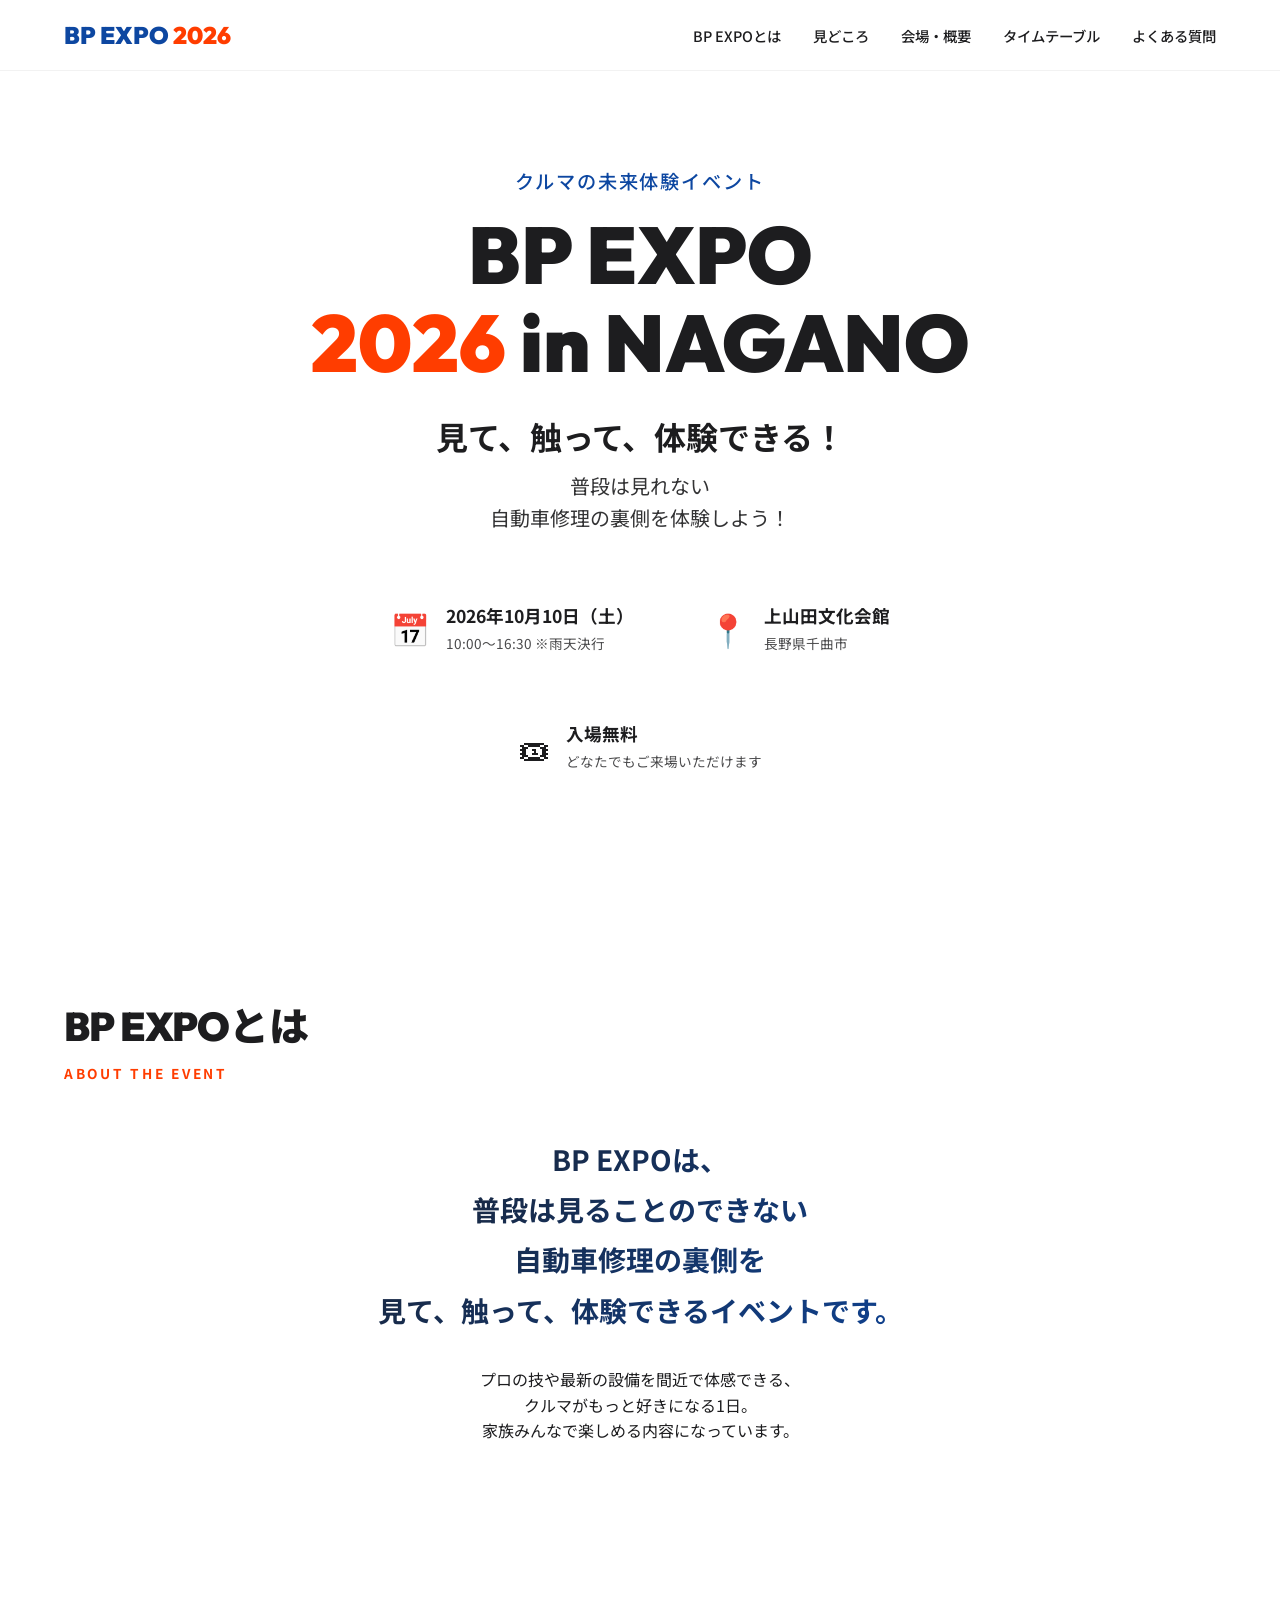
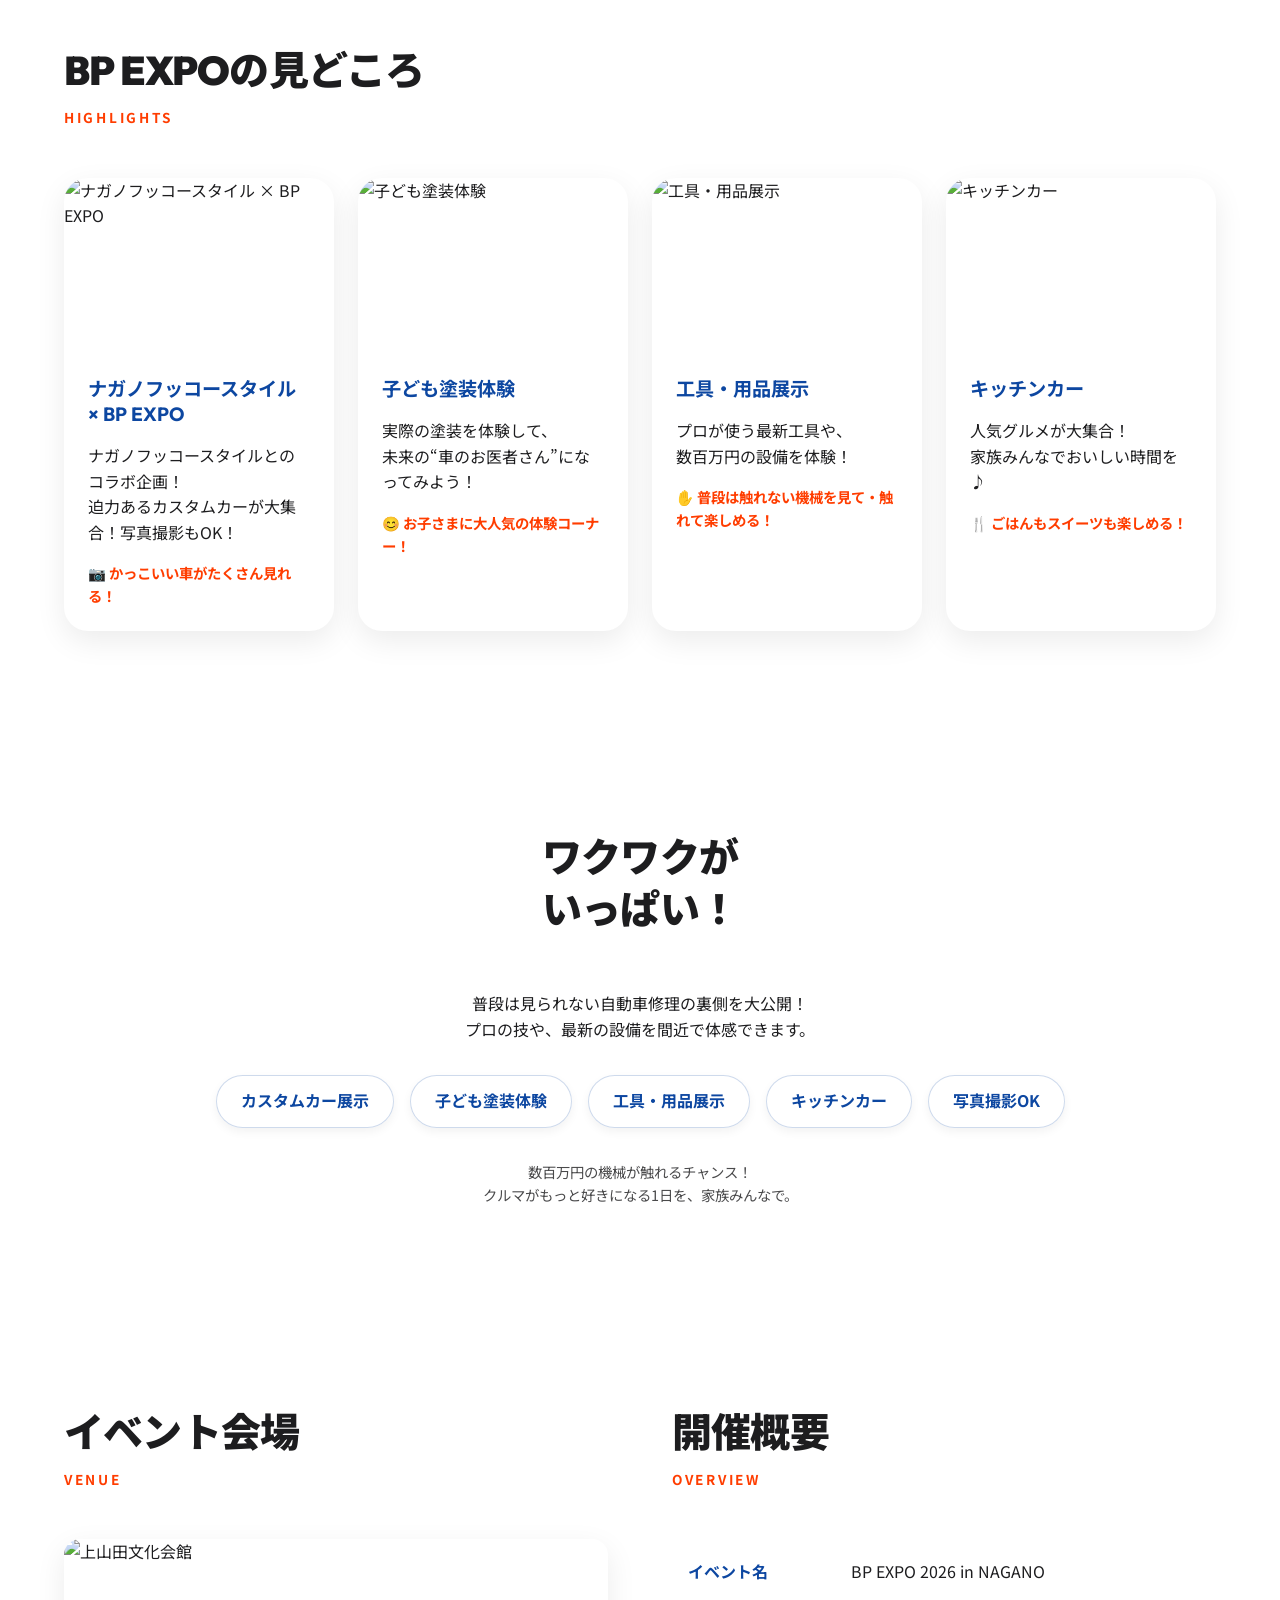
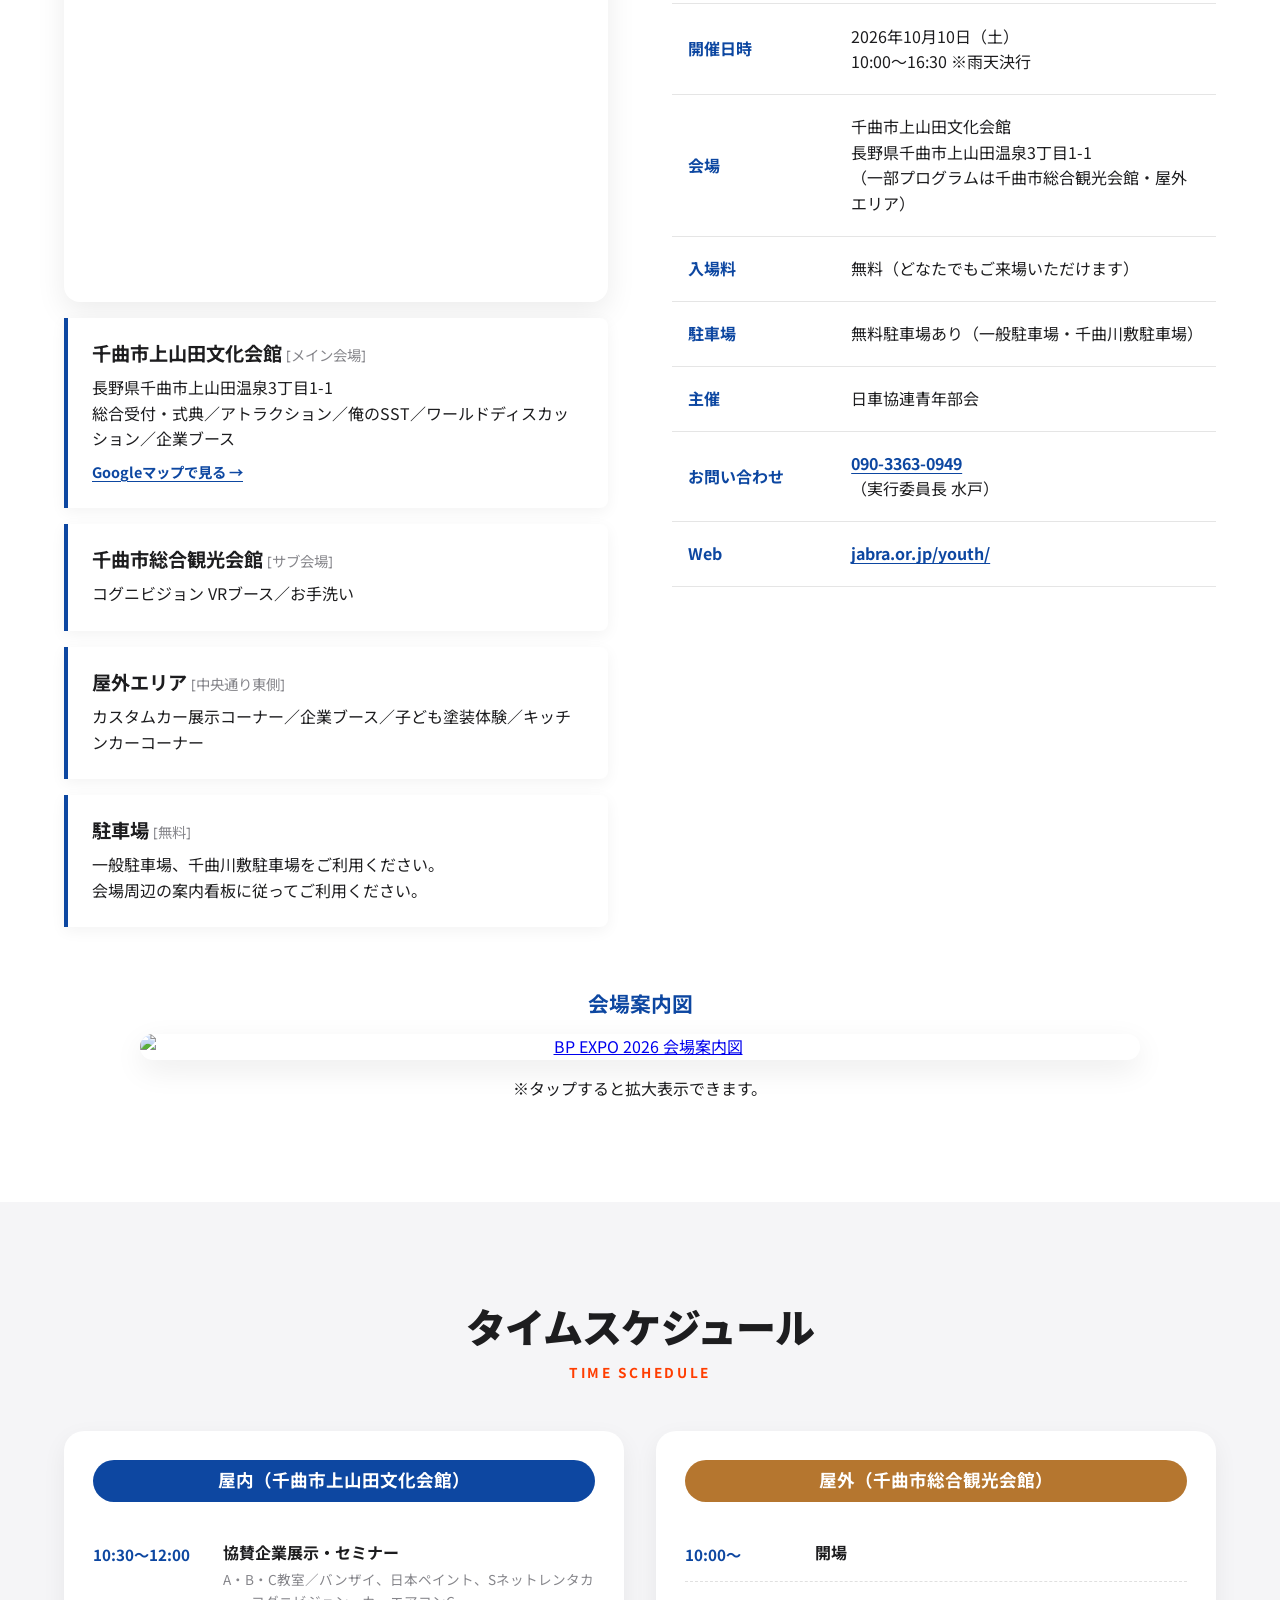
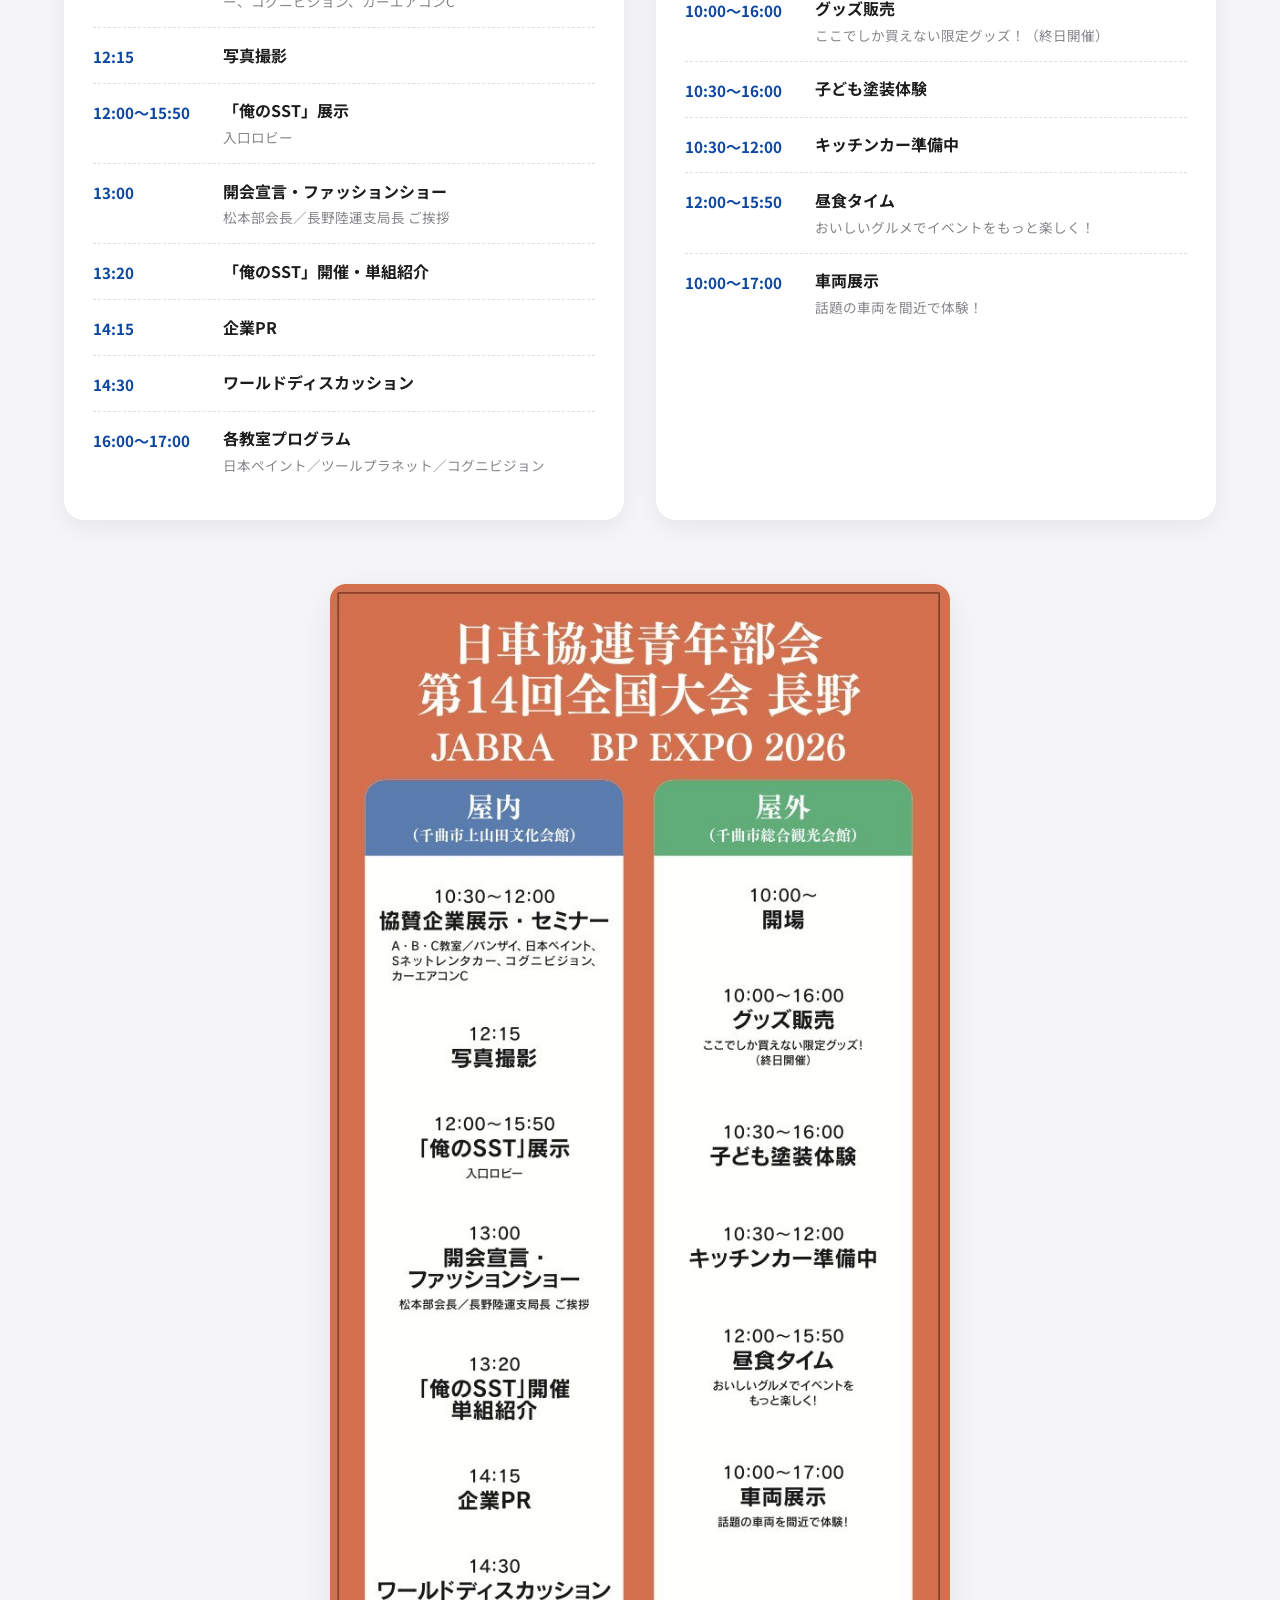
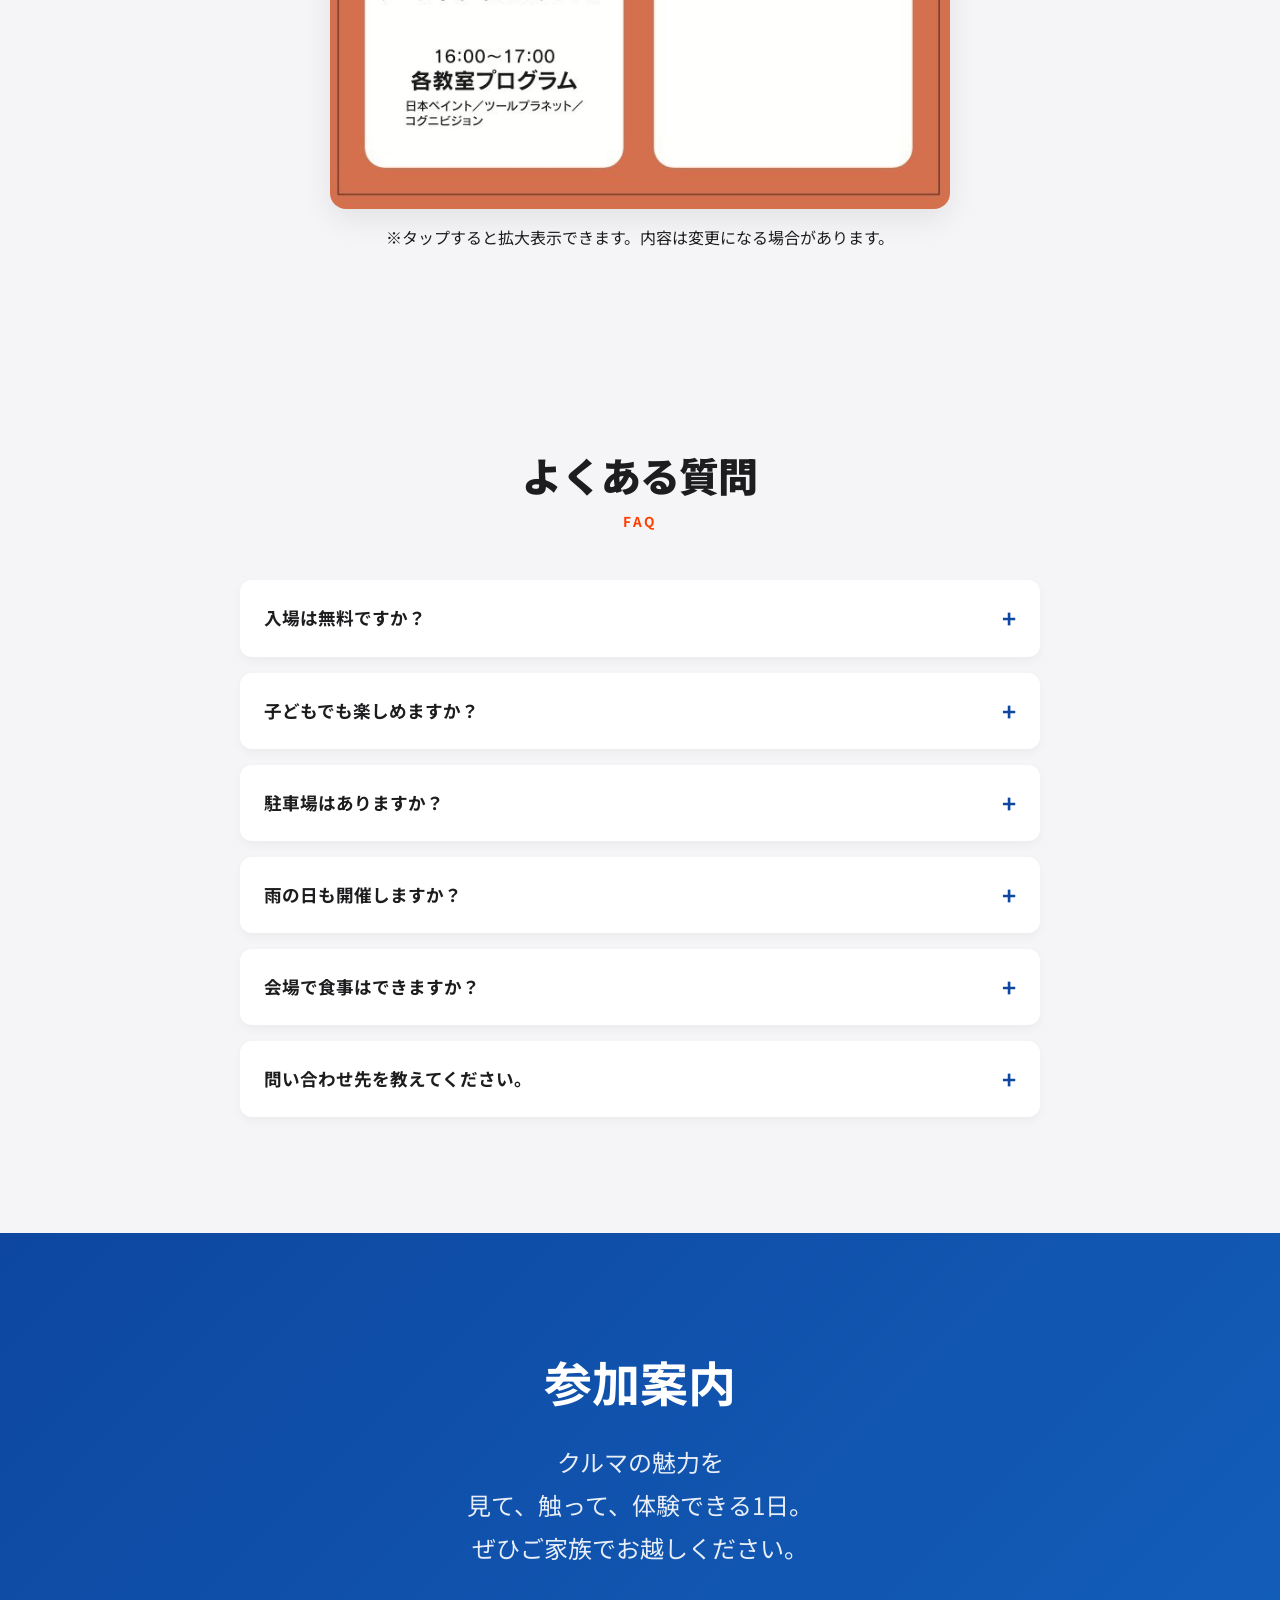
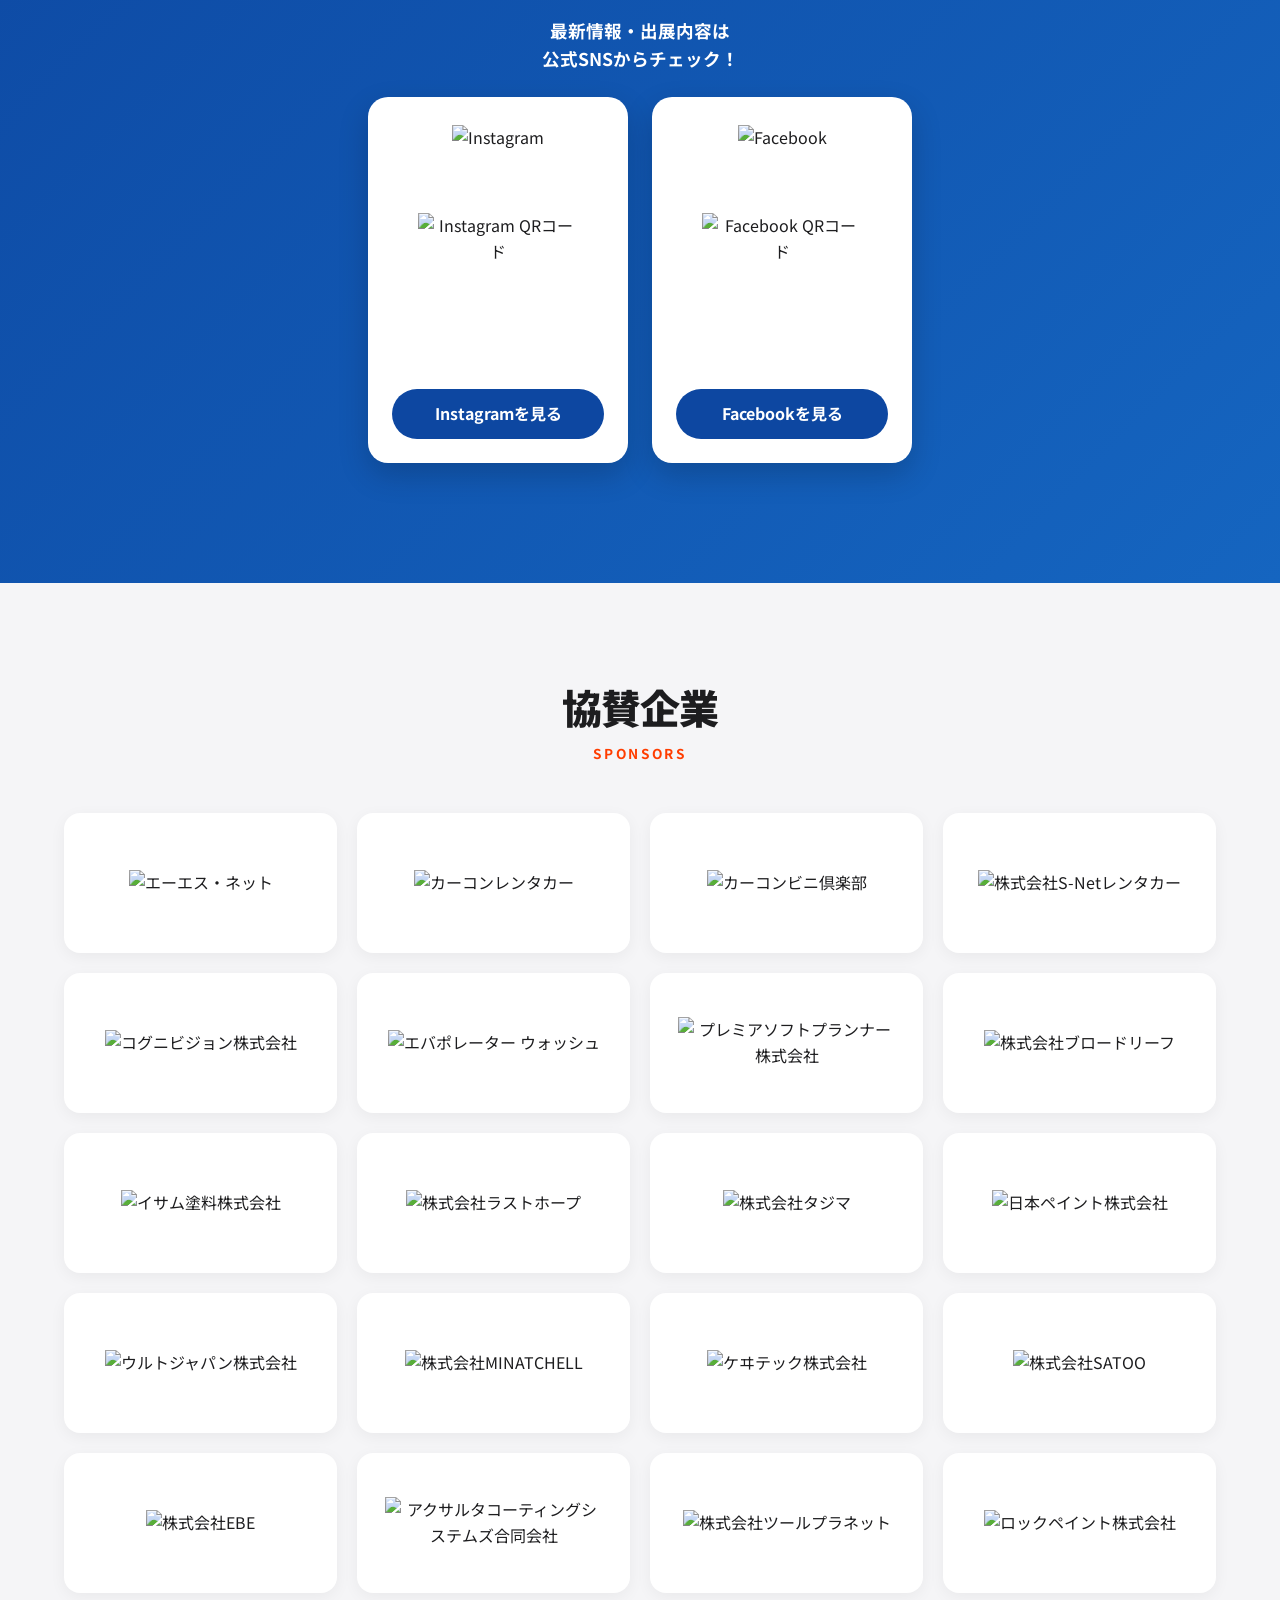
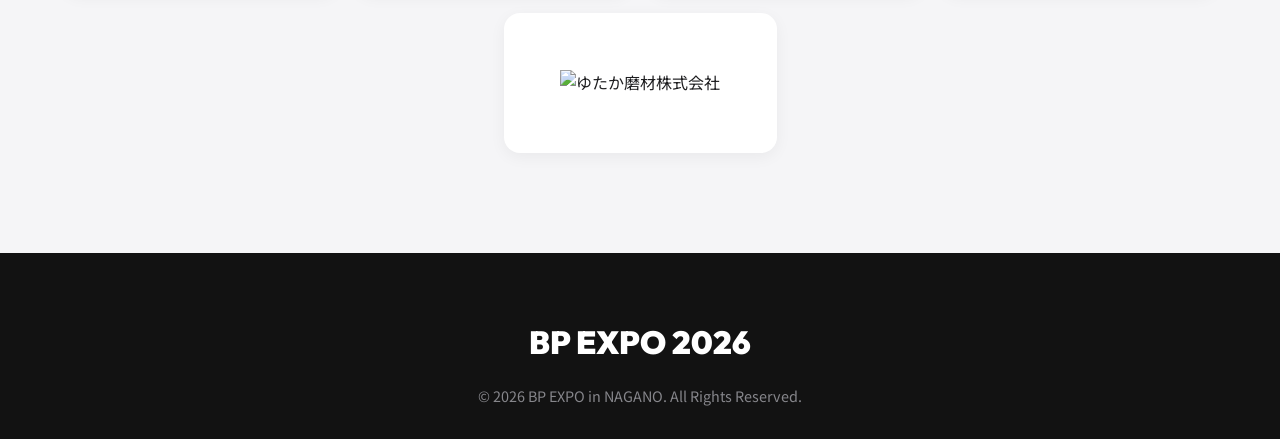
==== index.html @ 3961afc5 "Add files via upload" ====
<!DOCTYPE html>
<html lang="ja">

<head>
    <meta charset="UTF-8">
    <meta name="viewport" content="width=device-width, initial-scale=1.0">
    <title>BP EXPO 2026 in NAGANO | クルマの未来体験イベント</title>
    <meta name="description" content="普段は見れない自動車修理の裏側を体験しよう！カスタムカー展示、子ども塗装体験、工具・用品展示、キッチンカーなど家族みんなで楽しめるクルマの未来体験イベント。2026年10月10日（土）10:00〜 長野県千曲市・上山田文化会館にて開催（入場無料）">
    <link rel="preconnect" href="https://fonts.googleapis.com">
    <link rel="preconnect" href="https://fonts.gstatic.com" crossorigin>
    <link
        href="https://fonts.googleapis.com/css2?family=Noto+Sans+JP:wght@400;700;900&family=Outfit:wght@400;700;900&display=swap"
        rel="stylesheet">
    <link rel="stylesheet" href="style.css">
</head>

<body>

    <!-- Header Navigation -->
    <header class="header">
        <div class="logo">BP EXPO <span>2026</span></div>
        <nav class="nav">
            <a href="#about">BP EXPOとは</a>
            <a href="#highlights">見どころ</a>
            <a href="#venue">会場・概要</a>
            <a href="#schedule">タイムテーブル</a>
            <a href="#faq">よくある質問</a>
        </nav>
    </header>

    <!-- Hero Section -->
    <section class="hero bg-illust-hero glass-container">
        <div class="hero-content reveal">
            <h2 class="hero-subtitle">クルマの未来体験イベント</h2>
            <h1 class="hero-title">BP EXPO <br><span class="highlight">2026</span> in NAGANO</h1>
            <p class="hero-catchphrase">見て、触って、体験できる！</p>
            <p class="hero-desc">普段は見れない<br>自動車修理の裏側を体験しよう！</p>

            <div class="hero-info-cards">
                <div class="info-card">
                    <span class="icon">📅</span>
                    <div class="info-text">
                        <strong>2026年10月10日（土）</strong>
                        <span>10:00〜16:30 ※雨天決行</span>
                    </div>
                </div>
                <div class="info-card">
                    <span class="icon">📍</span>
                    <div class="info-text">
                        <strong>上山田文化会館</strong>
                        <span>長野県千曲市</span>
                    </div>
                </div>
                <div class="info-card">
                    <span class="icon">🎟</span>
                    <div class="info-text">
                        <strong>入場無料</strong>
                        <span>どなたでもご来場いただけます</span>
                    </div>
                </div>
            </div>

        </div>
    </section>

    <!-- About Section -->
    <section id="about" class="section about-section">
        <div class="container reveal">
            <div class="section-header">
                <h2 class="section-title">BP EXPOとは</h2>
                <span class="section-subtitle">ABOUT THE EVENT</span>
            </div>
            <div class="about-content">
                <p class="lead-text">
                    BP EXPOは、<br>
                    普段は見ることのできない<br>
                    自動車修理の裏側を<br>
                    見て、触って、体験できるイベントです。
                </p>
                <p>
                    プロの技や最新の設備を間近で体感できる、<br>
                    クルマがもっと好きになる1日。<br>
                    家族みんなで楽しめる内容になっています。
                </p>
            </div>
        </div>
    </section>

    <!-- Highlights Section -->
    <section id="highlights" class="section highlights-section">
        <div class="container">
            <div class="section-header reveal">
                <h2 class="section-title">BP EXPOの見どころ</h2>
                <span class="section-subtitle">HIGHLIGHTS</span>
            </div>

            <div class="features-grid">
                <!-- Feature 1 -->
                <div class="feature-card reveal" style="transition-delay: 100ms;">
                    <div class="feature-img-wrapper">
                        <img src="custom.jpg" alt="ナガノフッコースタイル × BP EXPO" class="feature-img">
                    </div>
                    <div class="feature-text">
                        <h3>ナガノフッコースタイル × BP EXPO</h3>
                        <p>ナガノフッコースタイルとのコラボ企画！<br>迫力あるカスタムカーが大集合！写真撮影もOK！</p>
                        <p class="feature-point">📷 かっこいい車がたくさん見れる！</p>
                    </div>
                </div>

                <!-- Feature 2 -->
                <div class="feature-card reveal" style="transition-delay: 200ms;">
                    <div class="feature-img-wrapper">
                        <img src="paint.jpg" alt="子ども塗装体験" class="feature-img">
                    </div>
                    <div class="feature-text">
                        <h3>子ども塗装体験</h3>
                        <p>実際の塗装を体験して、<br>未来の“車のお医者さん”になってみよう！</p>
                        <p class="feature-point">😊 お子さまに大人気の体験コーナー！</p>
                    </div>
                </div>

                <!-- Feature 3 -->
                <div class="feature-card reveal" style="transition-delay: 300ms;">
                    <div class="feature-img-wrapper">
                        <img src="tools.jpg" alt="工具・用品展示" class="feature-img">
                    </div>
                    <div class="feature-text">
                        <h3>工具・用品展示</h3>
                        <p>プロが使う最新工具や、<br>数百万円の設備を体験！</p>
                        <p class="feature-point">✋ 普段は触れない機械を見て・触れて楽しめる！</p>
                    </div>
                </div>

                <!-- Feature 4 -->
                <div class="feature-card reveal" style="transition-delay: 400ms;">
                    <div class="feature-img-wrapper">
                        <img src="kitchen.jpg" alt="キッチンカー" class="feature-img">
                    </div>
                    <div class="feature-text">
                        <h3>キッチンカー</h3>
                        <p>人気グルメが大集合！<br>家族みんなでおいしい時間を♪</p>
                        <p class="feature-point">🍴 ごはんもスイーツも楽しめる！</p>
                    </div>
                </div>
            </div>
        </div>
    </section>

    <!-- Family Content Section -->
    <section class="section bg-illust-family">
        <div class="container reveal">
            <div class="section-header align-center">
                <h2 class="section-title">ワクワクが<br>いっぱい！</h2>
            </div>
            <div class="family-content">
                <p class="text-center mb-4">
                    普段は見られない自動車修理の裏側を大公開！<br>
                    プロの技や、最新の設備を間近で体感できます。
                </p>
                <div class="tags-container">
                    <span class="tag">カスタムカー展示</span>
                    <span class="tag">子ども塗装体験</span>
                    <span class="tag">工具・用品展示</span>
                    <span class="tag">キッチンカー</span>
                    <span class="tag">写真撮影OK</span>
                </div>
                <p class="text-center mt-4 text-sm">
                    数百万円の機械が触れるチャンス！<br>
                    クルマがもっと好きになる1日を、家族みんなで。
                </p>
            </div>
        </div>
    </section>

    <!-- Venue & Overview Section -->
    <section id="venue" class="section venue-section bg-illust-venue">
        <div class="container">
            <div class="venue-overview-wrapper">

                <div class="venue-info reveal">
                    <div class="section-header">
                        <h2 class="section-title">イベント会場</h2>
                        <span class="section-subtitle">VENUE</span>
                    </div>
                    <div class="venue-photo">
                        <img src="venue.jpg" alt="上山田文化会館">
                    </div>
                    <div class="venue-card mt-2">
                        <h4>千曲市上山田文化会館 <span>[メイン会場]</span></h4>
                        <p>長野県千曲市上山田温泉3丁目1-1<br>総合受付・式典／アトラクション／俺のSST／ワールドディスカッション／企業ブース</p>
                        <a class="map-link" href="https://www.google.com/maps/search/?api=1&amp;query=%E5%8D%83%E6%9B%B2%E5%B8%82%E4%B8%8A%E5%B1%B1%E7%94%B0%E6%96%87%E5%8C%96%E4%BC%9A%E9%A4%A8" target="_blank" rel="noopener noreferrer">Googleマップで見る →</a>
                    </div>
                    <div class="venue-card mt-2">
                        <h4>千曲市総合観光会館 <span>[サブ会場]</span></h4>
                        <p>コグニビジョン VRブース／お手洗い</p>
                    </div>
                    <div class="venue-card mt-2">
                        <h4>屋外エリア <span>[中央通り東側]</span></h4>
                        <p>カスタムカー展示コーナー／企業ブース／子ども塗装体験／キッチンカーコーナー</p>
                    </div>
                    <div class="venue-card mt-2">
                        <h4>駐車場 <span>[無料]</span></h4>
                        <p>一般駐車場、千曲川敷駐車場をご利用ください。<br>会場周辺の案内看板に従ってご利用ください。</p>
                    </div>

</div>

                <div class="overview-info reveal" style="transition-delay: 200ms;">
                    <div class="section-header">
                        <h2 class="section-title">開催概要</h2>
                        <span class="section-subtitle">OVERVIEW</span>
                    </div>
                    <table class="overview-table">
                        <tbody>
                            <tr>
                                <th>イベント名</th>
                                <td>BP EXPO 2026 in NAGANO</td>
                            </tr>
                            <tr>
                                <th>開催日時</th>
                                <td>2026年10月10日（土）<br>10:00〜16:30 ※雨天決行</td>
                            </tr>
                            <tr>
                                <th>会場</th>
                                <td>千曲市上山田文化会館<br>長野県千曲市上山田温泉3丁目1-1<br>（一部プログラムは千曲市総合観光会館・屋外エリア）</td>
                            </tr>
                            <tr>
                                <th>入場料</th>
                                <td>無料（どなたでもご来場いただけます）</td>
                            </tr>
                            <tr>
                                <th>駐車場</th>
                                <td>無料駐車場あり（一般駐車場・千曲川敷駐車場）</td>
                            </tr>
                            <tr>
                                <th>主催</th>
                                <td>日車協連青年部会</td>
                            </tr>
                            <tr>
                                <th>お問い合わせ</th>
                                <td><a href="tel:09033630949">090-3363-0949</a><br>（実行委員長 水戸）</td>
                            </tr>
                            <tr>
                                <th>Web</th>
                                <td><a href="https://jabra.or.jp/youth/" target="_blank" rel="noopener noreferrer">jabra.or.jp/youth/</a></td>
                            </tr>
                        </tbody>
                    </table>
                </div>

            </div>

            <div class="venue-map">
                    <h3 class="venue-map-title">会場案内図</h3>
                    <a href="venue_map.jpg" target="_blank" rel="noopener noreferrer">
                        <img src="venue_map.jpg" alt="BP EXPO 2026 会場案内図">
                    </a>
                    <p class="note mt-2">※タップすると拡大表示できます。</p>
                </div>
        </div>
    </section>

    <!-- Time Schedule Section -->
    <section id="schedule" class="section schedule-section bg-light">
        <div class="container reveal">
            <div class="section-header align-center">
                <h2 class="section-title">タイムスケジュール</h2>
                <span class="section-subtitle">TIME SCHEDULE</span>
            </div>

            <div class="schedule-grid">
                <div class="schedule-col">
                    <h3 class="schedule-col-title">屋内（千曲市上山田文化会館）</h3>
                    <ul class="schedule-list">
                        <li class="schedule-item">
                            <span class="schedule-time">10:30〜12:00</span>
                            <div class="schedule-body">
                                <strong>協賛企業展示・セミナー</strong><span>A・B・C教室／バンザイ、日本ペイント、Sネットレンタカー、コグニビジョン、カーエアコンC</span>
                            </div>
                        </li>
                        <li class="schedule-item">
                            <span class="schedule-time">12:15</span>
                            <div class="schedule-body">
                                <strong>写真撮影</strong>
                            </div>
                        </li>
                        <li class="schedule-item">
                            <span class="schedule-time">12:00〜15:50</span>
                            <div class="schedule-body">
                                <strong>「俺のSST」展示</strong><span>入口ロビー</span>
                            </div>
                        </li>
                        <li class="schedule-item">
                            <span class="schedule-time">13:00</span>
                            <div class="schedule-body">
                                <strong>開会宣言・ファッションショー</strong><span>松本部会長／長野陸運支局長 ご挨拶</span>
                            </div>
                        </li>
                        <li class="schedule-item">
                            <span class="schedule-time">13:20</span>
                            <div class="schedule-body">
                                <strong>「俺のSST」開催・単組紹介</strong>
                            </div>
                        </li>
                        <li class="schedule-item">
                            <span class="schedule-time">14:15</span>
                            <div class="schedule-body">
                                <strong>企業PR</strong>
                            </div>
                        </li>
                        <li class="schedule-item">
                            <span class="schedule-time">14:30</span>
                            <div class="schedule-body">
                                <strong>ワールドディスカッション</strong>
                            </div>
                        </li>
                        <li class="schedule-item">
                            <span class="schedule-time">16:00〜17:00</span>
                            <div class="schedule-body">
                                <strong>各教室プログラム</strong><span>日本ペイント／ツールプラネット／コグニビジョン</span>
                            </div>
                        </li>
                    </ul>
                </div>
                <div class="schedule-col">
                    <h3 class="schedule-col-title schedule-col-title--outdoor">屋外（千曲市総合観光会館）</h3>
                    <ul class="schedule-list">
                        <li class="schedule-item">
                            <span class="schedule-time">10:00〜</span>
                            <div class="schedule-body">
                                <strong>開場</strong>
                            </div>
                        </li>
                        <li class="schedule-item">
                            <span class="schedule-time">10:00〜16:00</span>
                            <div class="schedule-body">
                                <strong>グッズ販売</strong><span>ここでしか買えない限定グッズ！（終日開催）</span>
                            </div>
                        </li>
                        <li class="schedule-item">
                            <span class="schedule-time">10:30〜16:00</span>
                            <div class="schedule-body">
                                <strong>子ども塗装体験</strong>
                            </div>
                        </li>
                        <li class="schedule-item">
                            <span class="schedule-time">10:30〜12:00</span>
                            <div class="schedule-body">
                                <strong>キッチンカー準備中</strong>
                            </div>
                        </li>
                        <li class="schedule-item">
                            <span class="schedule-time">12:00〜15:50</span>
                            <div class="schedule-body">
                                <strong>昼食タイム</strong><span>おいしいグルメでイベントをもっと楽しく！</span>
                            </div>
                        </li>
                        <li class="schedule-item">
                            <span class="schedule-time">10:00〜17:00</span>
                            <div class="schedule-body">
                                <strong>車両展示</strong><span>話題の車両を間近で体験！</span>
                            </div>
                        </li>
                    </ul>
                </div>
            </div>

            <div class="venue-map timetable-figure">
                <a href="timetable.jpg" target="_blank" rel="noopener noreferrer">
                    <img src="timetable.jpg" alt="BP EXPO 2026 タイムスケジュール">
                </a>
                <p class="note mt-2">※タップすると拡大表示できます。内容は変更になる場合があります。</p>
            </div>
        </div>
    </section>

    <!-- FAQ Section -->
    <section id="faq" class="section faq-section bg-light">
        <div class="container reveal">
            <div class="section-header align-center">
                <h2 class="section-title">よくある質問</h2>
                <span class="section-subtitle">FAQ</span>
            </div>

            <div class="faq-accordion">
                <div class="faq-item">
                    <div class="faq-question">入場は無料ですか？</div>
                    <div class="faq-answer">はい。<br>どなたでも無料でご来場いただけます。</div>
                </div>
                <div class="faq-item">
                    <div class="faq-question">子どもでも楽しめますか？</div>
                    <div class="faq-answer">はい。<br>お子さまに大人気の「子ども塗装体験」など、親子で楽しめるコンテンツがあります。</div>
                </div>
                <div class="faq-item">
                    <div class="faq-question">駐車場はありますか？</div>
                    <div class="faq-answer">無料駐車場があります。<br>一般駐車場と千曲川敷駐車場をご利用ください。案内看板に従ってお停めください。</div>
                </div>
                <div class="faq-item">
                    <div class="faq-question">雨の日も開催しますか？</div>
                    <div class="faq-answer">はい。雨天決行です。</div>
                </div>
                <div class="faq-item">
                    <div class="faq-question">会場で食事はできますか？</div>
                    <div class="faq-answer">キッチンカーが出店します。<br>ごはんもスイーツも楽しめます。</div>
                </div>
                <div class="faq-item">
                    <div class="faq-question">問い合わせ先を教えてください。</div>
                    <div class="faq-answer">日車協連青年部会<br>090-3363-0949（実行委員長 水戸）</div>
                </div>
            </div>
        </div>
    </section>

    <!-- CTA Section -->
    <section id="register" class="section cta-section">
        <div class="container reveal align-center">
            <h2 class="cta-title">参加案内</h2>
            <p class="cta-desc">
                クルマの魅力を<br>
                見て、触って、体験できる1日。<br>
                ぜひご家族でお越しください。
            </p>
            <p class="cta-note">最新情報・出展内容は<br>公式SNSからチェック！</p>
            <div class="sns-grid">
                <a class="sns-card" href="https://www.instagram.com/nissyakyoseinenbu/" target="_blank" rel="noopener noreferrer">
                    <img src="sns_instagram_logo.png" alt="Instagram" class="sns-logo">
                    <img src="sns_instagram_qr.png" alt="Instagram QRコード" class="sns-qr">
                    <span class="sns-btn">Instagramを見る</span>
                </a>
                <a class="sns-card" href="https://www.facebook.com/jabra.yg2015" target="_blank" rel="noopener noreferrer">
                    <img src="sns_facebook_logo.png" alt="Facebook" class="sns-logo">
                    <img src="sns_facebook_qr.png" alt="Facebook QRコード" class="sns-qr">
                    <span class="sns-btn">Facebookを見る</span>
                </a>
            </div>
        </div>
    </section>

    <!-- Sponsors Section -->
    <section id="sponsors" class="section sponsors-section">
        <div class="container reveal align-center">
            <div class="section-header">
                <h2 class="section-title">協賛企業</h2>
                <p class="section-subtitle">SPONSORS</p>
            </div>
            <ul class="sponsor-grid">
                <li class="sponsor-card">
                    <img src="sponsor_asnet.png" alt="エーエス・ネット" class="sponsor-logo" loading="lazy">
                </li>
                <li class="sponsor-card">
                    <img src="sponsor_carcon-rentacar.png" alt="カーコンレンタカー" class="sponsor-logo" loading="lazy">
                </li>
                <li class="sponsor-card">
                    <img src="sponsor_carcon-club.png" alt="カーコンビニ倶楽部" class="sponsor-logo" loading="lazy">
                </li>
                <li class="sponsor-card">
                    <img src="sponsor_snet-rentacar.png" alt="株式会社S-Netレンタカー" class="sponsor-logo" loading="lazy">
                </li>
                <li class="sponsor-card">
                    <img src="sponsor_cognivision.png" alt="コグニビジョン株式会社" class="sponsor-logo" loading="lazy">
                </li>
                <li class="sponsor-card">
                    <img src="sponsor_evapowash.png" alt="エバポレーター ウォッシュ" class="sponsor-logo" loading="lazy">
                </li>
                <li class="sponsor-card">
                    <img src="sponsor_premium.png" alt="プレミアソフトプランナー株式会社" class="sponsor-logo" loading="lazy">
                </li>
                <li class="sponsor-card">
                    <img src="sponsor_broadleaf.png" alt="株式会社ブロードリーフ" class="sponsor-logo" loading="lazy">
                </li>
                <li class="sponsor-card">
                    <img src="sponsor_isamu.png" alt="イサム塗料株式会社" class="sponsor-logo" loading="lazy">
                </li>
                <li class="sponsor-card">
                    <img src="sponsor_lasthope.png" alt="株式会社ラストホープ" class="sponsor-logo" loading="lazy">
                </li>
                <li class="sponsor-card">
                    <img src="sponsor_tajima.png" alt="株式会社タジマ" class="sponsor-logo" loading="lazy">
                </li>
                <li class="sponsor-card">
                    <img src="sponsor_nipponpaint.png" alt="日本ペイント株式会社" class="sponsor-logo" loading="lazy">
                </li>
                <li class="sponsor-card">
                    <img src="sponsor_wurth.png" alt="ウルトジャパン株式会社" class="sponsor-logo" loading="lazy">
                </li>
                <li class="sponsor-card">
                    <img src="sponsor_minatchell.png" alt="株式会社MINATCHELL" class="sponsor-logo" loading="lazy">
                </li>
                <li class="sponsor-card">
                    <img src="sponsor_keitec.png" alt="ケヰテック株式会社" class="sponsor-logo" loading="lazy">
                </li>
                <li class="sponsor-card">
                    <img src="sponsor_satoo.png" alt="株式会社SATOO" class="sponsor-logo" loading="lazy">
                </li>
                <li class="sponsor-card">
                    <img src="sponsor_ebe.png" alt="株式会社EBE" class="sponsor-logo" loading="lazy">
                </li>
                <li class="sponsor-card">
                    <img src="sponsor_axalta.png" alt="アクサルタコーティングシステムズ合同会社" class="sponsor-logo" loading="lazy">
                </li>
                <li class="sponsor-card">
                    <img src="sponsor_toolplanet.png" alt="株式会社ツールプラネット" class="sponsor-logo" loading="lazy">
                </li>
                <li class="sponsor-card">
                    <img src="sponsor_rockpaint.png" alt="ロックペイント株式会社" class="sponsor-logo" loading="lazy">
                </li>
                <li class="sponsor-card">
                    <img src="sponsor_yutaka.png" alt="ゆたか磨材株式会社" class="sponsor-logo" loading="lazy">
                </li>
            </ul>
        </div>
    </section>

    <footer class="footer">
        <div class="container align-center">
            <div class="footer-logo">BP EXPO 2026</div>
            <p class="copyright">&copy; 2026 BP EXPO in NAGANO. All Rights Reserved.</p>
        </div>
    </footer>

    <script>
        // Intersection Observer for scroll animations
        document.addEventListener("DOMContentLoaded", () => {
            const observerOptions = {
                threshold: 0.1,
                rootMargin: "0px 0px -50px 0px"
            };

            const observer = new IntersectionObserver((entries) => {
                entries.forEach(entry => {
                    if (entry.isIntersecting) {
                        entry.target.classList.add('visible');
                        observer.unobserve(entry.target);
                    }
                });
            }, observerOptions);

            document.querySelectorAll('.reveal').forEach(el => {
                observer.observe(el);
            });

            // Smooth scroll for anchor links
            document.querySelectorAll('a[href^="#"]').forEach(anchor => {
                anchor.addEventListener('click', function (e) {
                    e.preventDefault();
                    document.querySelector(this.getAttribute('href')).scrollIntoView({
                        behavior: 'smooth'
                    });
                });
            });

            // Fast FAQ interaction
            const faqItems = document.querySelectorAll('.faq-item');
            faqItems.forEach(item => {
                item.addEventListener('click', () => {
                    item.classList.toggle('active');
                });
            });
        });
    </script>
</body>

</html>
---- style.css ----
/* --- Reset & Base --- */
:root {
    --primary-color: #0d47a1;
    --accent-color: #ff3d00;
    --text-main: #1d1d1f;
    --text-light: #86868b;
    --bg-main: #ffffff;
    --bg-light: #f5f5f7;
    --bg-dark: #121212;
    --font-sans: 'Noto Sans JP', sans-serif;
    --font-heading: 'Outfit', 'Noto Sans JP', sans-serif;
}

* {
    margin: 0;
    padding: 0;
    box-sizing: border-box;
}

html {
    scroll-behavior: smooth;
}

body {
    font-family: var(--font-sans);
    color: var(--text-main);
    background-color: var(--bg-main);
    line-height: 1.6;
    overflow-x: hidden;
}

img {
    max-width: 100%;
    height: auto;
    display: block;
}

/* --- Layout & Utilities --- */
.container {
    max-width: 1200px;
    margin: 0 auto;
    padding: 0 24px;
}

.section {
    padding: 100px 0;
}

.text-center {
    text-align: center;
}

.align-center {
    display: flex;
    flex-direction: column;
    align-items: center;
    text-align: center;
}

.mb-4 {
    margin-bottom: 2rem;
}

.mt-4 {
    margin-top: 2rem;
}

.mt-2 {
    margin-top: 1rem;
}

.text-white {
    color: #fff;
}

.bg-light {
    background-color: var(--bg-light);
}

.text-sm {
    font-size: 0.9rem;
    opacity: 0.8;
}

/* --- Headers & Typography --- */
h1,
h2,
h3,
h4 {
    font-family: var(--font-heading);
    font-weight: 700;
    line-height: 1.3;
}

.section-header {
    margin-bottom: 3rem;
    position: relative;
}

.section-title {
    font-size: 2.5rem;
    font-weight: 900;
    margin-bottom: 0.5rem;
    letter-spacing: -0.02em;
}

.section-subtitle {
    font-size: 0.85rem;
    font-weight: 700;
    color: var(--accent-color);
    letter-spacing: 0.2em;
    text-transform: uppercase;
}

/* --- Navigation --- */
.header {
    position: fixed;
    top: 0;
    left: 0;
    right: 0;
    display: flex;
    justify-content: space-between;
    align-items: center;
    padding: 1rem 5%;
    background: rgba(255, 255, 255, 0.8);
    backdrop-filter: blur(12px);
    -webkit-backdrop-filter: blur(12px);
    z-index: 1000;
    border-bottom: 1px solid rgba(0, 0, 0, 0.05);
}

.logo {
    font-family: var(--font-heading);
    font-size: 1.5rem;
    font-weight: 900;
    color: var(--primary-color);
}

.logo span {
    color: var(--accent-color);
}

.nav {
    display: flex;
    gap: 2rem;
    align-items: center;
}

.nav a {
    text-decoration: none;
    color: var(--text-main);
    font-weight: 500;
    font-size: 0.9rem;
    transition: color 0.3s;
}

.nav a:hover {
    color: var(--accent-color);
}

/* Buttons */
.btn-primary-sm {
    background-color: var(--primary-color);
    color: #fff !important;
    padding: 0.5rem 1.2rem;
    border-radius: 50px;
    font-weight: 700;
    transition: transform 0.3s, box-shadow 0.3s !important;
}

.btn-primary-sm:hover {
    transform: translateY(-2px);
    box-shadow: 0 4px 12px rgba(13, 71, 161, 0.3);
}

.btn-cta {
    display: inline-block;
    background: linear-gradient(135deg, var(--primary-color), #2196f3);
    color: #fff !important;
    padding: 1.2rem 3rem;
    border-radius: 50px;
    font-size: 1.1rem;
    font-weight: 700;
    text-decoration: none;
    transition: all 0.3s ease;
    border: none;
    cursor: pointer;
    margin-top: 2rem;
}

.btn-cta.large {
    font-size: 1.3rem;
    padding: 1.5rem 4rem;
}

.glow-effect {
    position: relative;
    z-index: 1;
}

.glow-effect::before {
    content: '';
    position: absolute;
    top: 0;
    left: 0;
    right: 0;
    bottom: 0;
    border-radius: 50px;
    background: inherit;
    z-index: -1;
    filter: blur(15px);
    opacity: 0.6;
    transition: opacity 0.3s;
}

.glow-effect:hover::before {
    opacity: 0.9;
}

.glow-effect:hover {
    transform: translateY(-3px);
}

/* --- Hero Section --- */
.hero {
    position: relative;
    min-height: 100vh;
    display: flex;
    align-items: center;
    justify-content: center;
    padding-top: 80px;
    /* Offset for header */
}

.bg-illust-hero {
    position: relative;
    background-image: url('bg_illust_1.png');
    background-size: cover;
    background-position: center bottom;
    background-repeat: no-repeat;
}

.bg-illust-hero::after {
    content: '';
    position: absolute;
    top: 0;
    left: 0;
    width: 100%;
    height: 100%;
    background: rgba(255, 255, 255, 0.65);
    z-index: 0;
}

.hero>div {
    position: relative;
    z-index: 1;
}

.hero-content {
    text-align: center;
    color: var(--text-main);
    max-width: 900px;
    padding: 0 20px;
}

.hero-subtitle {
    font-size: 1.2rem;
    font-weight: 500;
    letter-spacing: 0.1em;
    margin-bottom: 1rem;
    color: var(--primary-color);
}

.hero-title {
    font-size: 5rem;
    font-weight: 900;
    line-height: 1.1;
    margin-bottom: 1.5rem;
    text-shadow: none;
}

.hero-title .highlight {
    color: var(--accent-color);
    -webkit-text-stroke: 0;
}

.hero-catchphrase {
    font-size: 2rem;
    font-weight: 700;
    margin-bottom: 0.5rem;
}

.hero-desc {
    font-size: 1.25rem;
    margin-bottom: 3rem;
    opacity: 0.9;
}

.hero-info-cards {
    display: flex;
    justify-content: center;
    gap: 1.5rem;
    flex-wrap: wrap;
    margin-bottom: 1rem;
}

.info-card {
    background: rgba(255, 255, 255, 0.1);
    backdrop-filter: blur(10px);
    -webkit-backdrop-filter: blur(10px);
    border: 1px solid rgba(255, 255, 255, 0.2);
    border-radius: 16px;
    padding: 1.2rem 1.5rem;
    display: flex;
    align-items: center;
    gap: 1rem;
    text-align: left;
    min-width: 220px;
    transition: transform 0.3s;
}

.info-card:hover {
    transform: translateY(-5px);
    background: rgba(255, 255, 255, 0.15);
}

.info-card .icon {
    font-size: 2rem;
}

.info-text strong {
    display: block;
    font-size: 1.1rem;
}

.info-text span {
    font-size: 0.85rem;
    opacity: 0.8;
}


/* --- About Section --- */
.about-content {
    text-align: center;
    max-width: 800px;
    margin: 0 auto;
}

.lead-text {
    font-size: 1.75rem;
    font-weight: 700;
    line-height: 1.8;
    margin-bottom: 2rem;
    background: linear-gradient(135deg, var(--text-main), var(--primary-color));
    -webkit-background-clip: text;
    -webkit-text-fill-color: transparent;
}


/* --- Highlights Section --- */
.features-grid {
    display: grid;
    grid-template-columns: repeat(auto-fit, minmax(240px, 1fr));
    gap: 1.5rem;
}

.feature-card {
    background: #fff;
    border-radius: 24px;
    overflow: hidden;
    box-shadow: 0 10px 30px rgba(0, 0, 0, 0.08);
    transition: transform 0.4s cubic-bezier(0.165, 0.84, 0.44, 1), box-shadow 0.4s;
}

.feature-card:hover {
    transform: translateY(-10px);
    box-shadow: 0 20px 40px rgba(0, 0, 0, 0.12);
}

.feature-img-wrapper {
    position: relative;
    padding-top: 65%;
    overflow: hidden;
}

.feature-img {
    position: absolute;
    top: 0;
    left: 0;
    width: 100%;
    height: 100%;
    object-fit: cover;
    transition: transform 0.5s ease;
}

.feature-card:hover .feature-img {
    transform: scale(1.05);
}

.feature-text {
    padding: 2rem;
}

.feature-text h3 {
    font-size: 1.4rem;
    margin-bottom: 1rem;
    color: var(--primary-color);
}

/* --- Family Section --- */
.bg-illust-family {
    position: relative;
    background-image: url('bg_illust_2.png');
    background-size: cover;
    background-position: center bottom;
    background-repeat: no-repeat;
    background-color: #fff;
    overflow: hidden;
}

.bg-illust-family::after {
    content: '';
    position: absolute;
    top: 0;
    left: 0;
    width: 100%;
    height: 100%;
    background: linear-gradient(to bottom, rgba(255, 255, 255, 1), rgba(255, 255, 255, 0.6));
    z-index: 0;
}

.bg-illust-family>div {
    position: relative;
    z-index: 1;
}

.tags-container {
    display: flex;
    flex-wrap: wrap;
    justify-content: center;
    gap: 1rem;
    margin: 2rem 0;
}

.tag {
    background: rgba(255, 255, 255, 0.9);
    color: var(--primary-color);
    padding: 0.8rem 1.5rem;
    border-radius: 50px;
    font-weight: 700;
    border: 1px solid rgba(13, 71, 161, 0.2);
    box-shadow: 0 4px 10px rgba(0, 0, 0, 0.05);
}

.bg-illust-venue {
    position: relative;
    background-image: url('bg_illust_1.png');
    background-size: cover;
    background-position: center top;
    background-repeat: no-repeat;
    background-color: #fff;
}

.bg-illust-venue::after {
    content: '';
    position: absolute;
    top: 0;
    left: 0;
    width: 100%;
    height: 100%;
    background: rgba(255, 255, 255, 0.85);
    z-index: 0;
}

.bg-illust-venue>div {
    position: relative;
    z-index: 1;
}

/* --- Venue & Overview --- */
.venue-overview-wrapper {
    display: grid;
    grid-template-columns: 1fr 1fr;
    gap: 4rem;
}

@media (max-width: 900px) {
    .venue-overview-wrapper {
        grid-template-columns: 1fr;
        gap: 3rem;
    }
}

.venue-card {
    background: #fff;
    padding: 1.5rem;
    border-left: 4px solid var(--primary-color);
    border-radius: 0 8px 8px 0;
    box-shadow: 0 4px 15px rgba(0, 0, 0, 0.05);
}

.venue-card h4 {
    font-size: 1.2rem;
    margin-bottom: 0.5rem;
}

.venue-card h4 span {
    font-size: 0.9rem;
    color: var(--text-light);
    font-weight: 400;
}

.overview-table {
    width: 100%;
    border-collapse: separate;
    border-spacing: 0;
}

.overview-table th,
.overview-table td {
    padding: 1.2rem 1rem;
    border-bottom: 1px solid rgba(0, 0, 0, 0.1);
    text-align: left;
}

.overview-table th {
    width: 30%;
    font-weight: 700;
    color: var(--primary-color);
}

/* --- FAQ --- */
.faq-accordion {
    max-width: 800px;
    margin: 0 auto;
}

.faq-item {
    background: #fff;
    border-radius: 12px;
    margin-bottom: 1rem;
    box-shadow: 0 4px 10px rgba(0, 0, 0, 0.04);
    overflow: hidden;
    cursor: pointer;
    transition: transform 0.2s;
}

.faq-item:hover {
    transform: translateY(-2px);
}

.faq-question {
    padding: 1.5rem;
    font-weight: 700;
    font-size: 1.1rem;
    position: relative;
    padding-right: 3rem;
}

.faq-question::after {
    content: '+';
    position: absolute;
    right: 1.5rem;
    top: 50%;
    transform: translateY(-50%);
    font-size: 1.5rem;
    color: var(--primary-color);
    transition: transform 0.3s;
}

.faq-answer {
    padding: 0 1.5rem;
    max-height: 0;
    opacity: 0;
    overflow: hidden;
    transition: all 0.3s ease;
    color: var(--text-light);
}

.faq-item.active .faq-answer {
    padding-bottom: 1.5rem;
    max-height: 200px;
    opacity: 1;
}

.faq-item.active .faq-question::after {
    transform: translateY(-50%) rotate(45deg);
}


/* --- CTA Section --- */
.cta-section {
    background: linear-gradient(135deg, var(--primary-color), #1565c0);
    color: #fff;
    padding: 120px 0;
}

.cta-title {
    font-size: 3rem;
    margin-bottom: 1.5rem;
}

.cta-desc {
    font-size: 1.5rem;
    line-height: 1.8;
    margin-bottom: 3rem;
    opacity: 0.9;
}

.cta-section .btn-cta {
    background: #fff;
    color: var(--primary-color) !important;
}

.cta-section .btn-cta::before {
    background: rgba(255, 255, 255, 0.5);
}

/* --- Footer --- */
.footer {
    background-color: var(--bg-dark);
    color: #fff;
    padding: 4rem 0 2rem;
}

.footer-logo {
    font-family: var(--font-heading);
    font-size: 2rem;
    font-weight: 900;
    margin-bottom: 1rem;
}

.copyright {
    color: var(--text-light);
    font-size: 0.9rem;
}


/* --- Sponsors Section --- */
.sponsors-section {
    background-color: var(--bg-light);
    padding: 100px 0;
}

.sponsor-grid {
    list-style: none;
    display: flex;
    flex-wrap: wrap;
    justify-content: center;
    gap: 20px;
}

.sponsor-card {
    flex: 0 0 calc((100% - 60px) / 4);
    background: #fff;
    border-radius: 16px;
    height: 140px;
    padding: 20px 28px;
    display: flex;
    align-items: center;
    justify-content: center;
    box-shadow: 0 4px 16px rgba(0, 0, 0, 0.05);
    transition: transform 0.3s ease, box-shadow 0.3s ease;
}

.sponsor-card:hover {
    transform: translateY(-4px);
    box-shadow: 0 10px 24px rgba(0, 0, 0, 0.1);
}

.sponsor-logo {
    max-width: 100%;
    max-height: 100%;
    object-fit: contain;
}

@media (max-width: 900px) {
    .sponsor-card {
        flex-basis: calc((100% - 20px) / 2);
    }
}

@media (max-width: 480px) {
    .sponsors-section {
        padding: 72px 0;
    }

    .sponsor-grid {
        gap: 12px;
    }

    .sponsor-card {
        flex-basis: calc((100% - 12px) / 2);
        height: 96px;
        padding: 12px 14px;
        border-radius: 12px;
    }
}



/* --- Flyer content additions --- */
.feature-text h3 {
    font-size: 1.2rem;
}

.feature-text {
    padding: 1.5rem;
}

.feature-point {
    margin-top: 1rem;
    font-size: 0.9rem;
    font-weight: 700;
    color: var(--accent-color);
}

.venue-photo {
    border-radius: 16px;
    overflow: hidden;
    box-shadow: 0 10px 30px rgba(0, 0, 0, 0.08);
}

.venue-photo img {
    width: 100%;
    aspect-ratio: 3 / 2;
    object-fit: cover;
    display: block;
}

.map-link,
.overview-table a {
    color: var(--primary-color);
    font-weight: 700;
    text-decoration: underline;
    text-underline-offset: 3px;
}

.map-link {
    display: inline-block;
    margin-top: 0.5rem;
    font-size: 0.9rem;
}

.cta-note {
    font-size: 1.1rem;
    font-weight: 700;
    margin-bottom: 1.5rem;
}

.venue-map {
    margin-top: 4rem;
    text-align: center;
}

.venue-map-title {
    font-size: 1.3rem;
    color: var(--primary-color);
    margin-bottom: 1rem;
}

.venue-map img {
    width: 100%;
    max-width: 1000px;
    margin: 0 auto;
    border-radius: 16px;
    box-shadow: 0 10px 30px rgba(0, 0, 0, 0.08);
    display: block;
}

.timetable-figure img {
    max-width: 620px;
}

.schedule-grid {
    display: grid;
    grid-template-columns: 1fr 1fr;
    gap: 2rem;
}

@media (max-width: 900px) {
    .schedule-grid {
        grid-template-columns: 1fr;
        gap: 1.5rem;
    }
}

.schedule-col {
    background: #fff;
    border-radius: 20px;
    padding: 1.8rem;
    box-shadow: 0 8px 24px rgba(0, 0, 0, 0.06);
}

.schedule-col-title {
    font-size: 1.1rem;
    color: #fff;
    background: var(--primary-color);
    border-radius: 50px;
    padding: 0.6rem 1.2rem;
    text-align: center;
    margin-bottom: 1.5rem;
}

.schedule-col-title--outdoor {
    background: #b5762f;
}

.schedule-list {
    list-style: none;
}

.schedule-item {
    display: flex;
    gap: 1rem;
    padding: 0.9rem 0;
    border-bottom: 1px dashed rgba(0, 0, 0, 0.12);
}

.schedule-item:last-child {
    border-bottom: none;
}

.schedule-time {
    flex: 0 0 7.5em;
    font-weight: 700;
    color: var(--primary-color);
    font-size: 0.95rem;
    padding-top: 0.1rem;
}

.schedule-body strong {
    display: block;
    font-size: 1rem;
}

.schedule-body span {
    display: block;
    font-size: 0.85rem;
    color: var(--text-light);
    margin-top: 0.2rem;
}

@media (max-width: 480px) {
    .schedule-col {
        padding: 1.2rem;
    }

    .schedule-item {
        flex-direction: column;
        gap: 0.2rem;
    }

    .schedule-time {
        flex: none;
    }
}

.sns-grid {
    display: flex;
    justify-content: center;
    flex-wrap: wrap;
    gap: 24px;
}

.sns-card {
    width: 260px;
    background: #fff;
    color: var(--text-main);
    border-radius: 20px;
    padding: 28px 24px 24px;
    display: flex;
    flex-direction: column;
    align-items: center;
    gap: 16px;
    text-decoration: none;
    box-shadow: 0 12px 30px rgba(0, 0, 0, 0.18);
    transition: transform 0.3s ease;
}

.sns-card:hover {
    transform: translateY(-6px);
}

.sns-logo {
    height: 72px;
    width: auto;
}

.sns-qr {
    width: 160px;
    height: 160px;
}

.sns-btn {
    display: block;
    width: 100%;
    padding: 12px 0;
    border-radius: 50px;
    background: var(--primary-color);
    color: #fff;
    font-weight: 700;
}

@media (max-width: 600px) {
    .sns-grid {
        gap: 12px;
    }

    .sns-card {
        width: calc(50% - 6px);
        padding: 20px 12px 16px;
        gap: 12px;
    }

    .sns-logo {
        height: 52px;
    }

    .sns-qr {
        width: 110px;
        height: 110px;
    }

    .sns-btn {
        font-size: 0.8rem;
        padding: 10px 0;
    }
}

/* --- Animations (Reveal on Scroll) --- */
.reveal {
    opacity: 0;
    transform: translateY(40px);
    transition: all 0.8s cubic-bezier(0.5, 0, 0, 1);
}

.reveal.visible {
    opacity: 1;
    transform: translateY(0);
}

/* --- Mobile Adjustments --- */
@media (max-width: 768px) {
    .nav {
        display: none;
    }

    /* Simplified for mobile, ideally replace with hamburger menu */

    .hero-title {
        font-size: 3rem;
    }

    .hero-catchphrase {
        font-size: 1.5rem;
    }

    .info-card {
        width: 100%;
        margin-bottom: 0.5rem;
    }

    .section-title {
        font-size: 2rem;
    }

    .lead-text {
        font-size: 1.2rem;
    }

    .cta-title {
        font-size: 2.2rem;
    }

    .cta-desc {
        font-size: 1.2rem;
    }
}
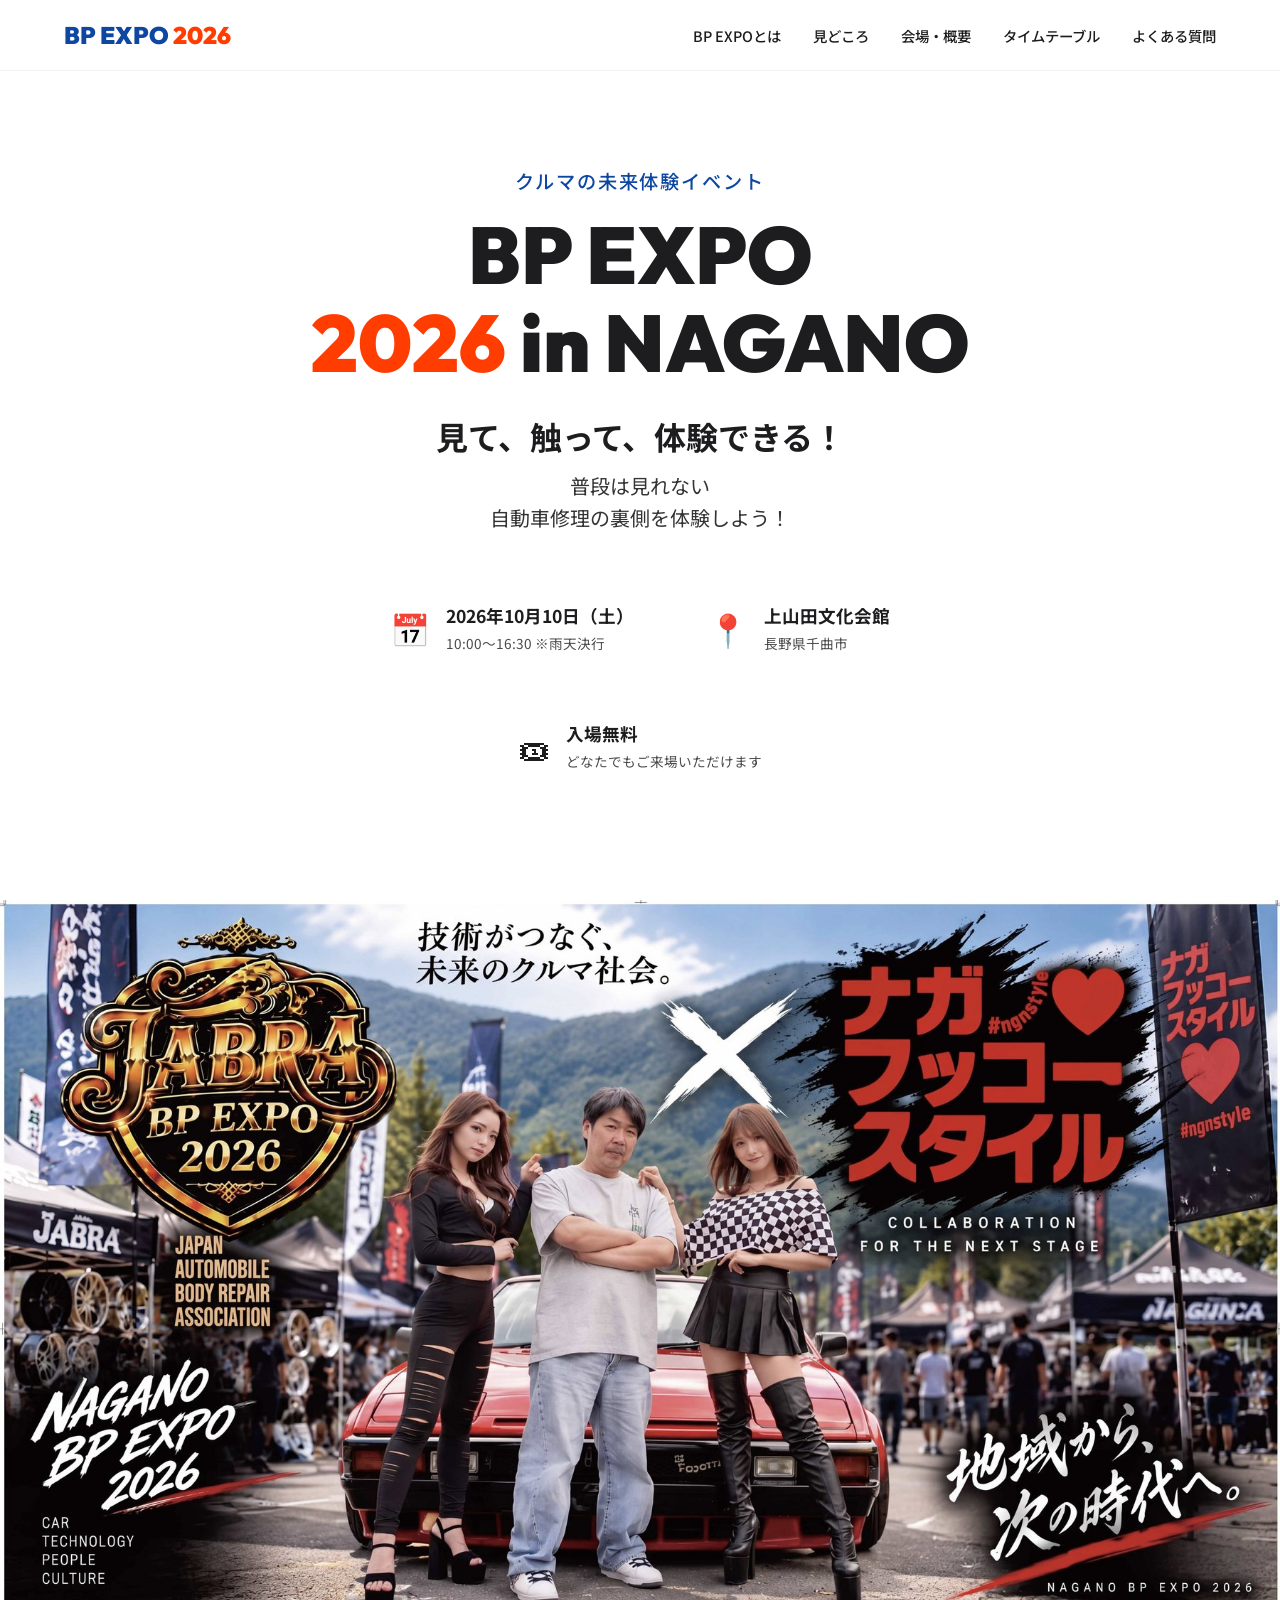
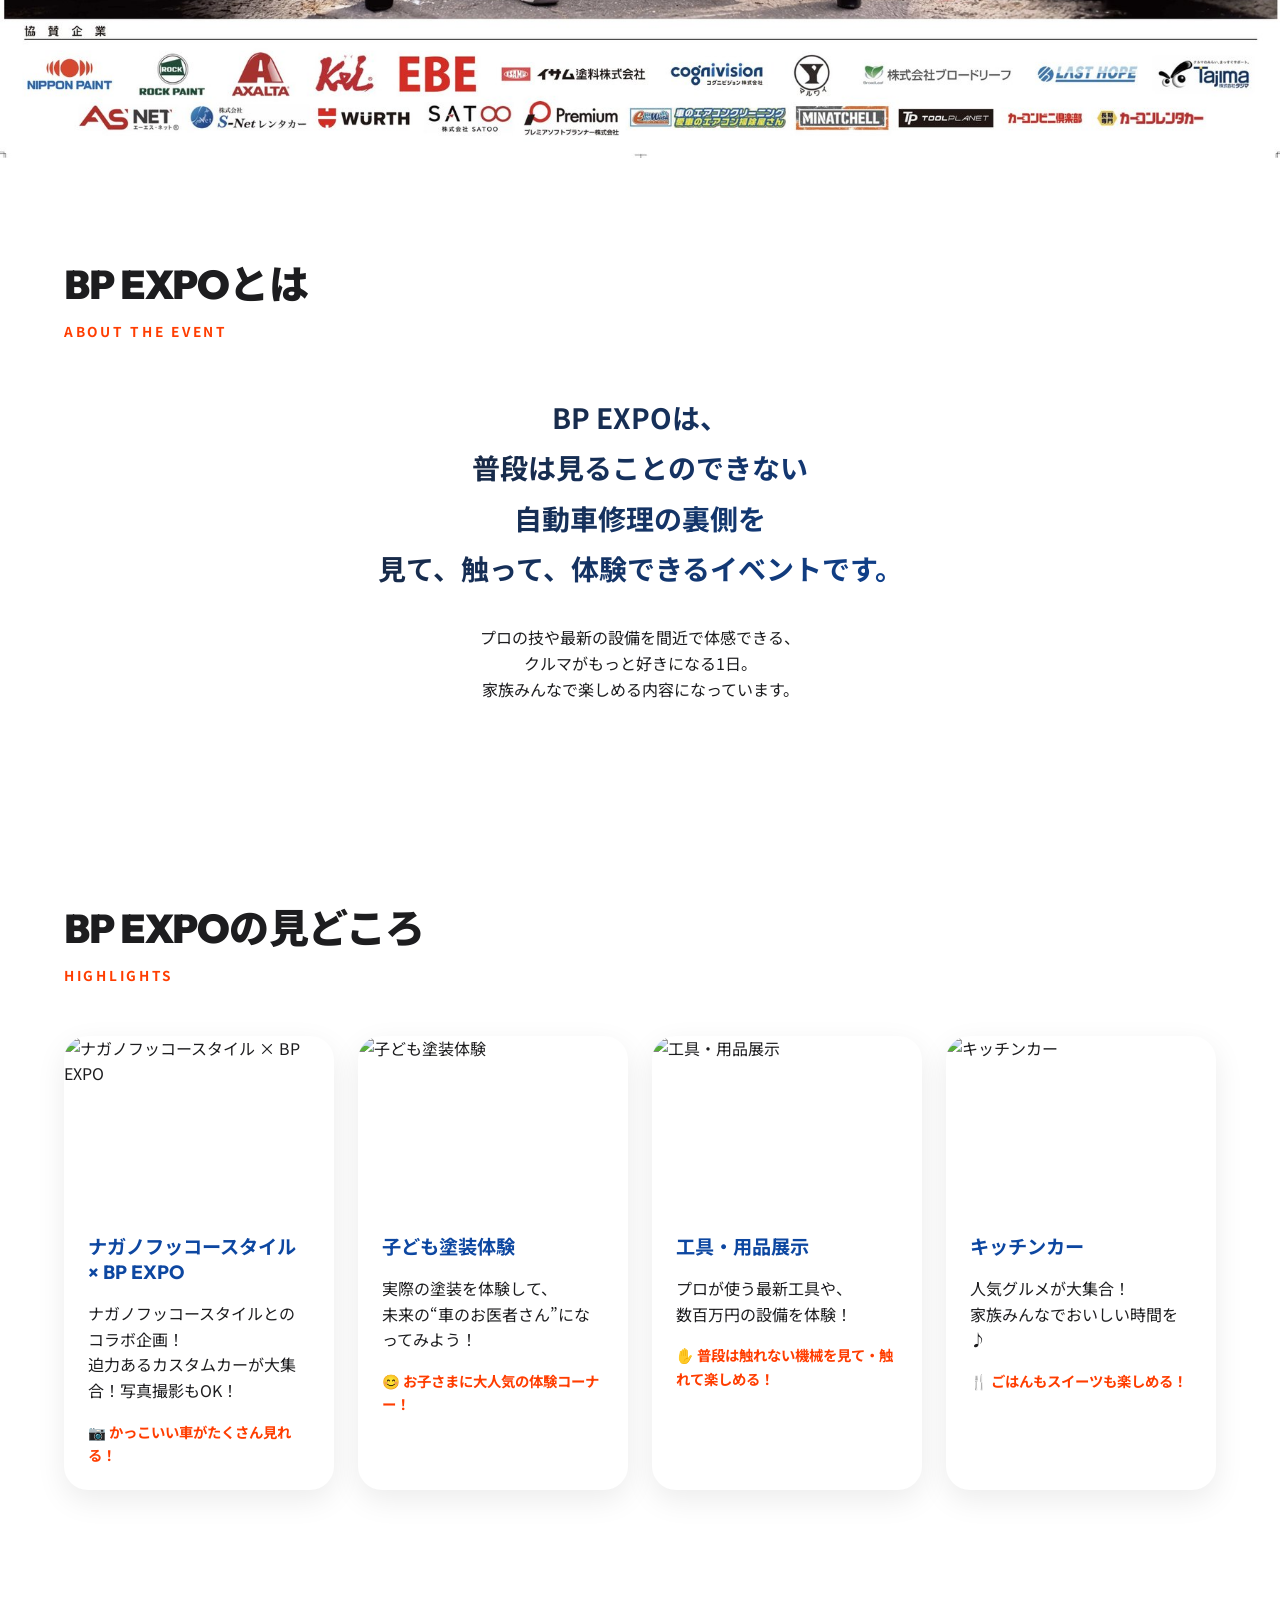
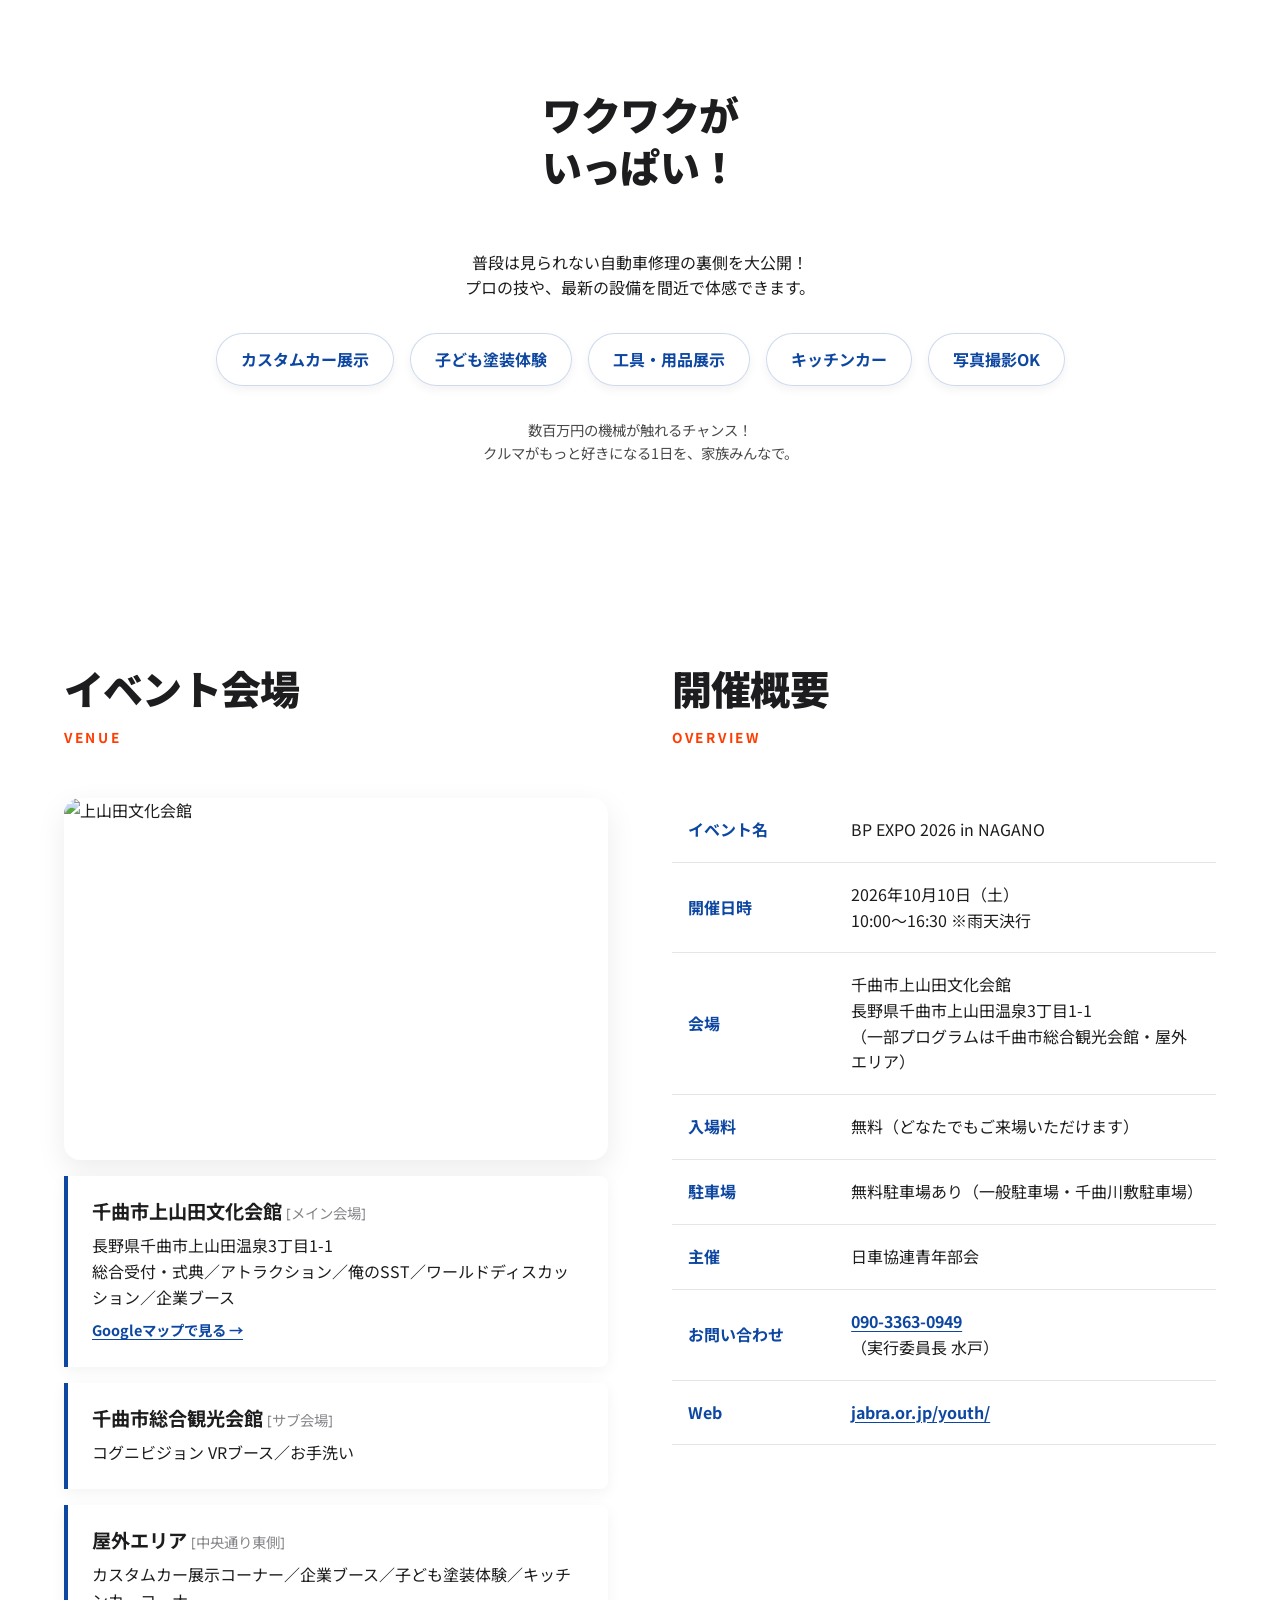
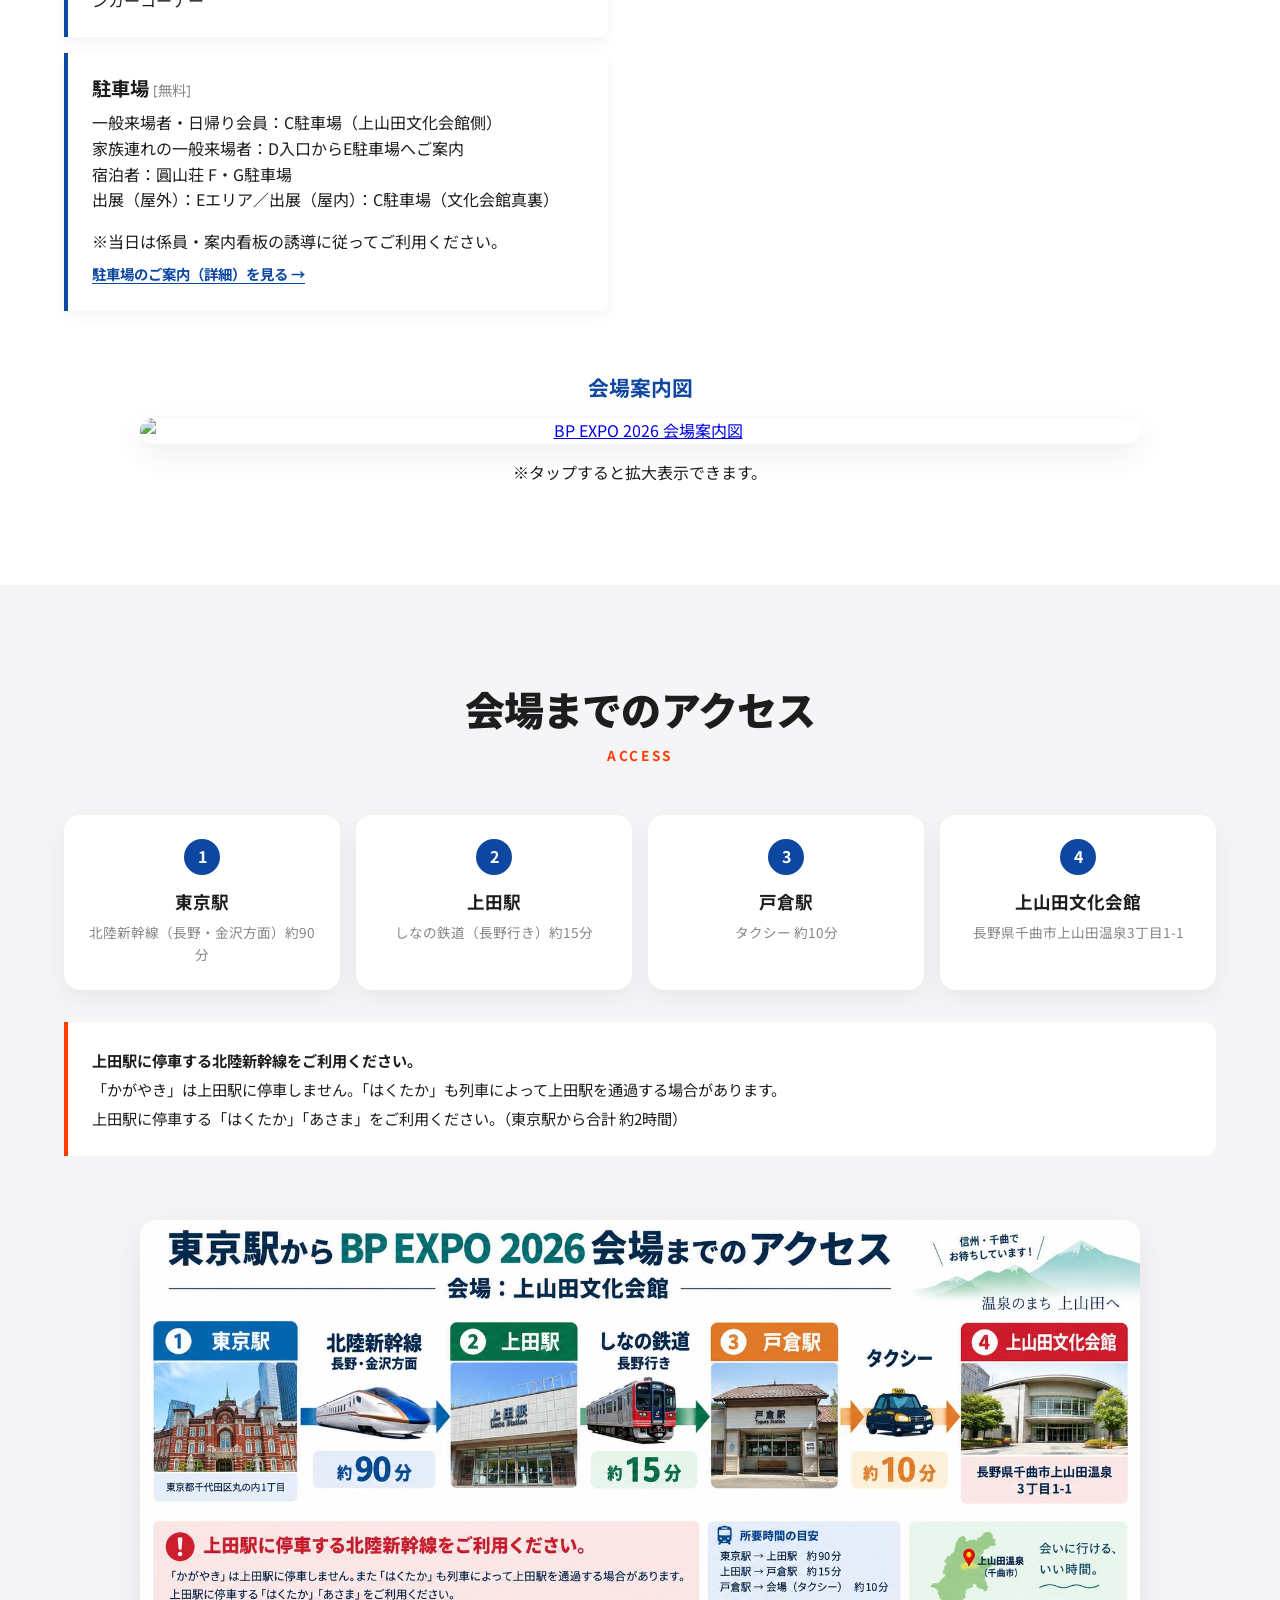
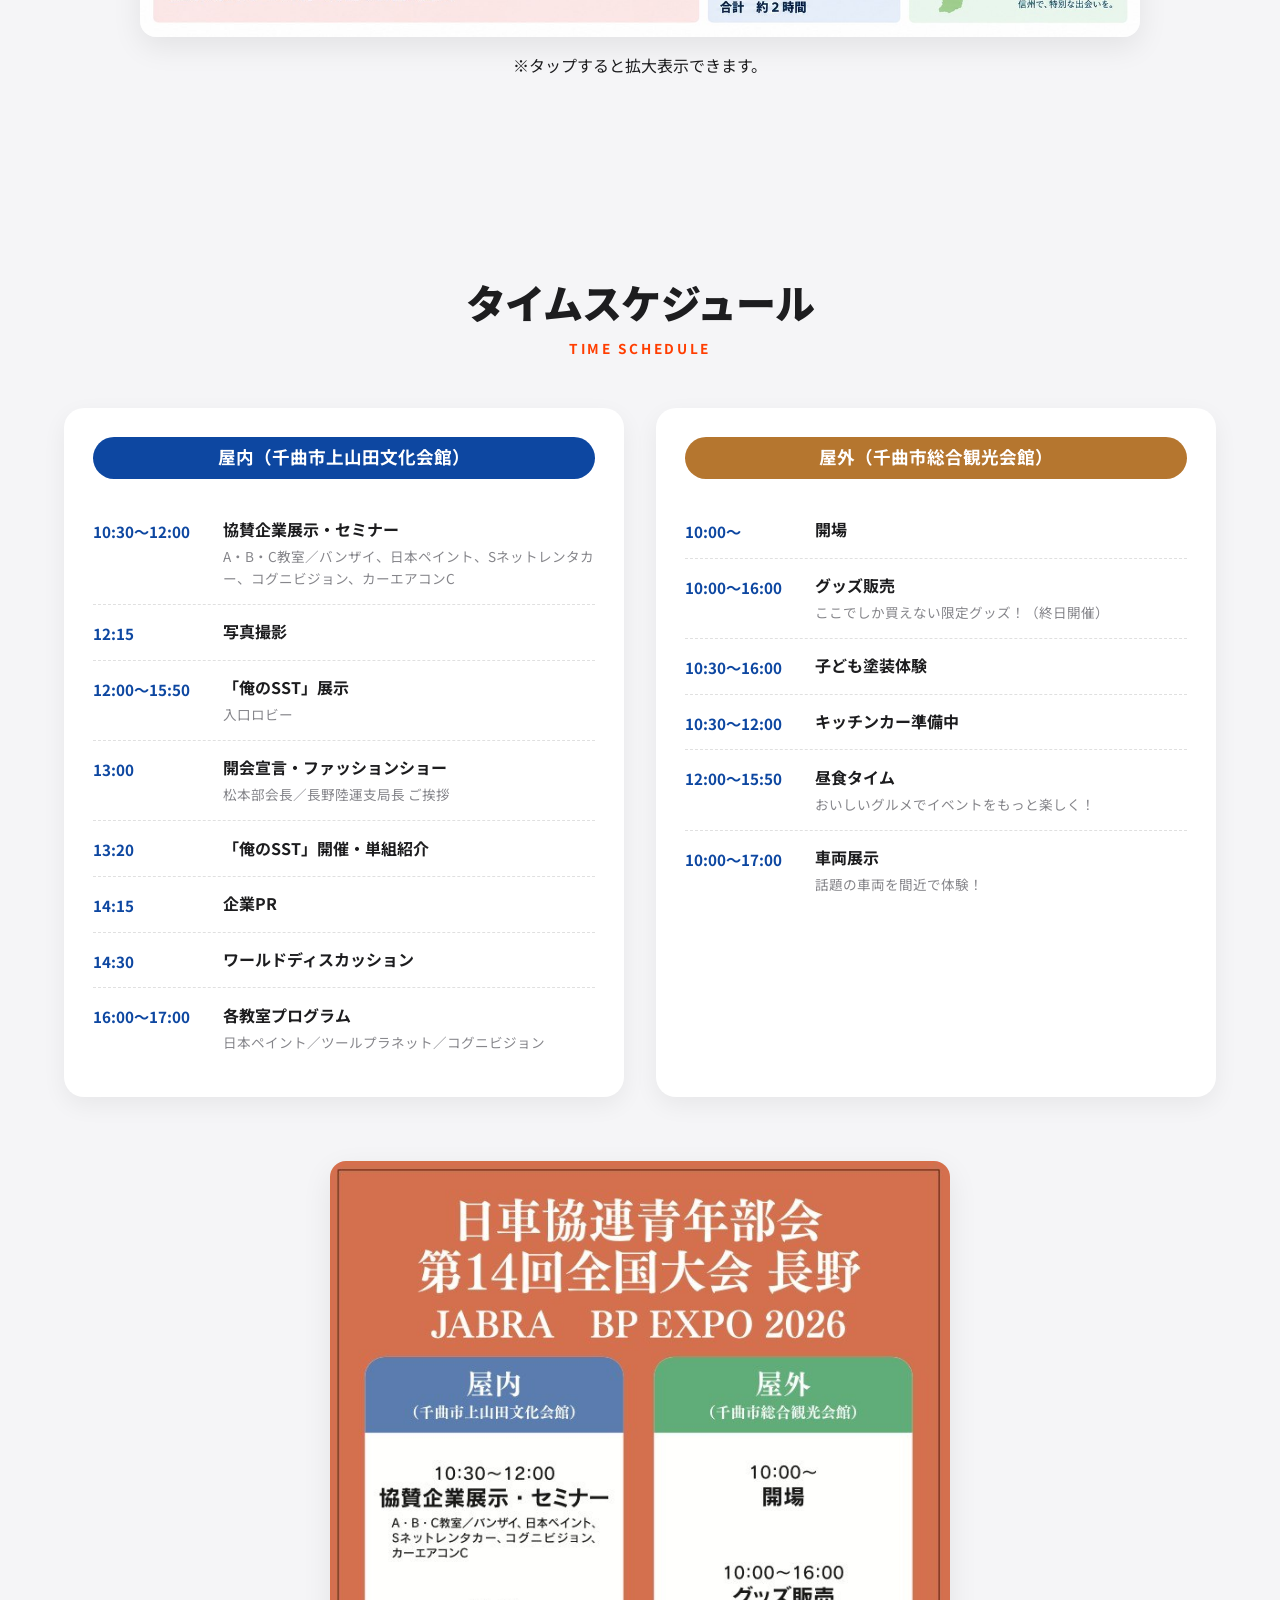
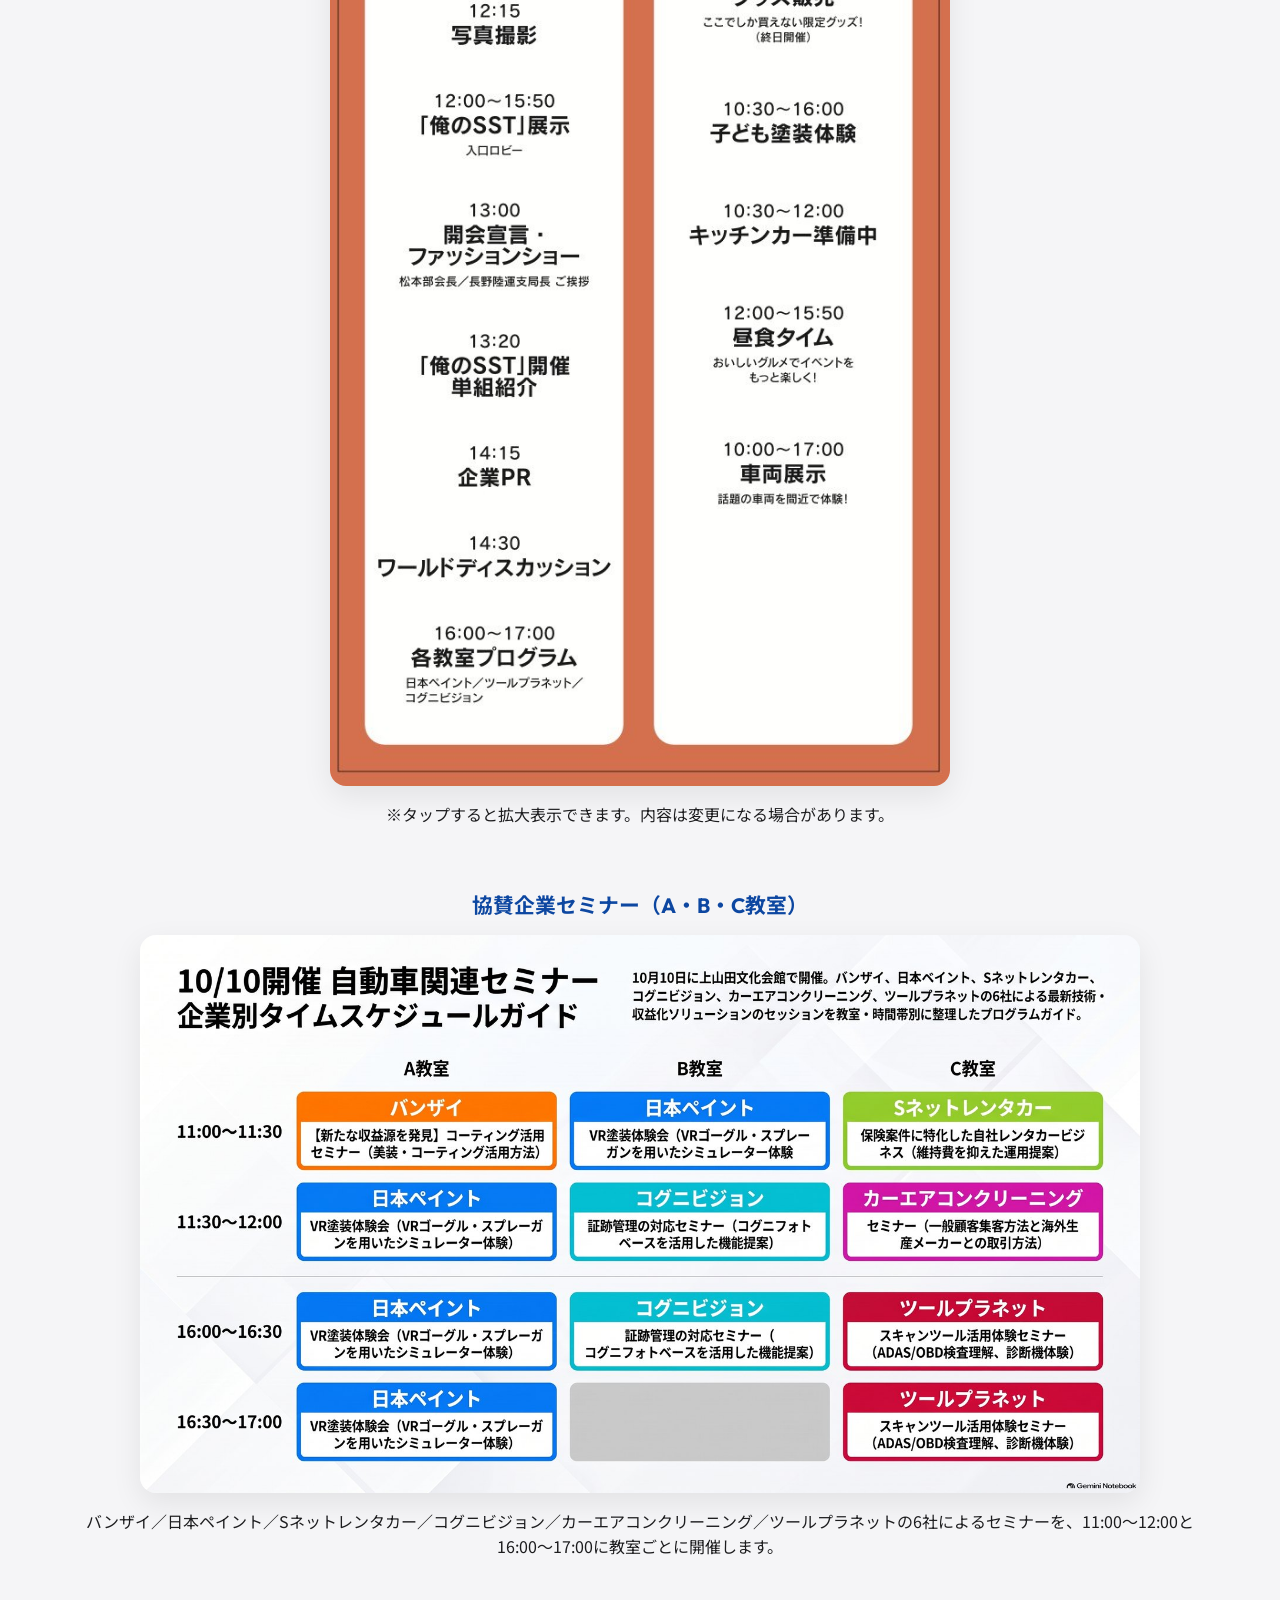
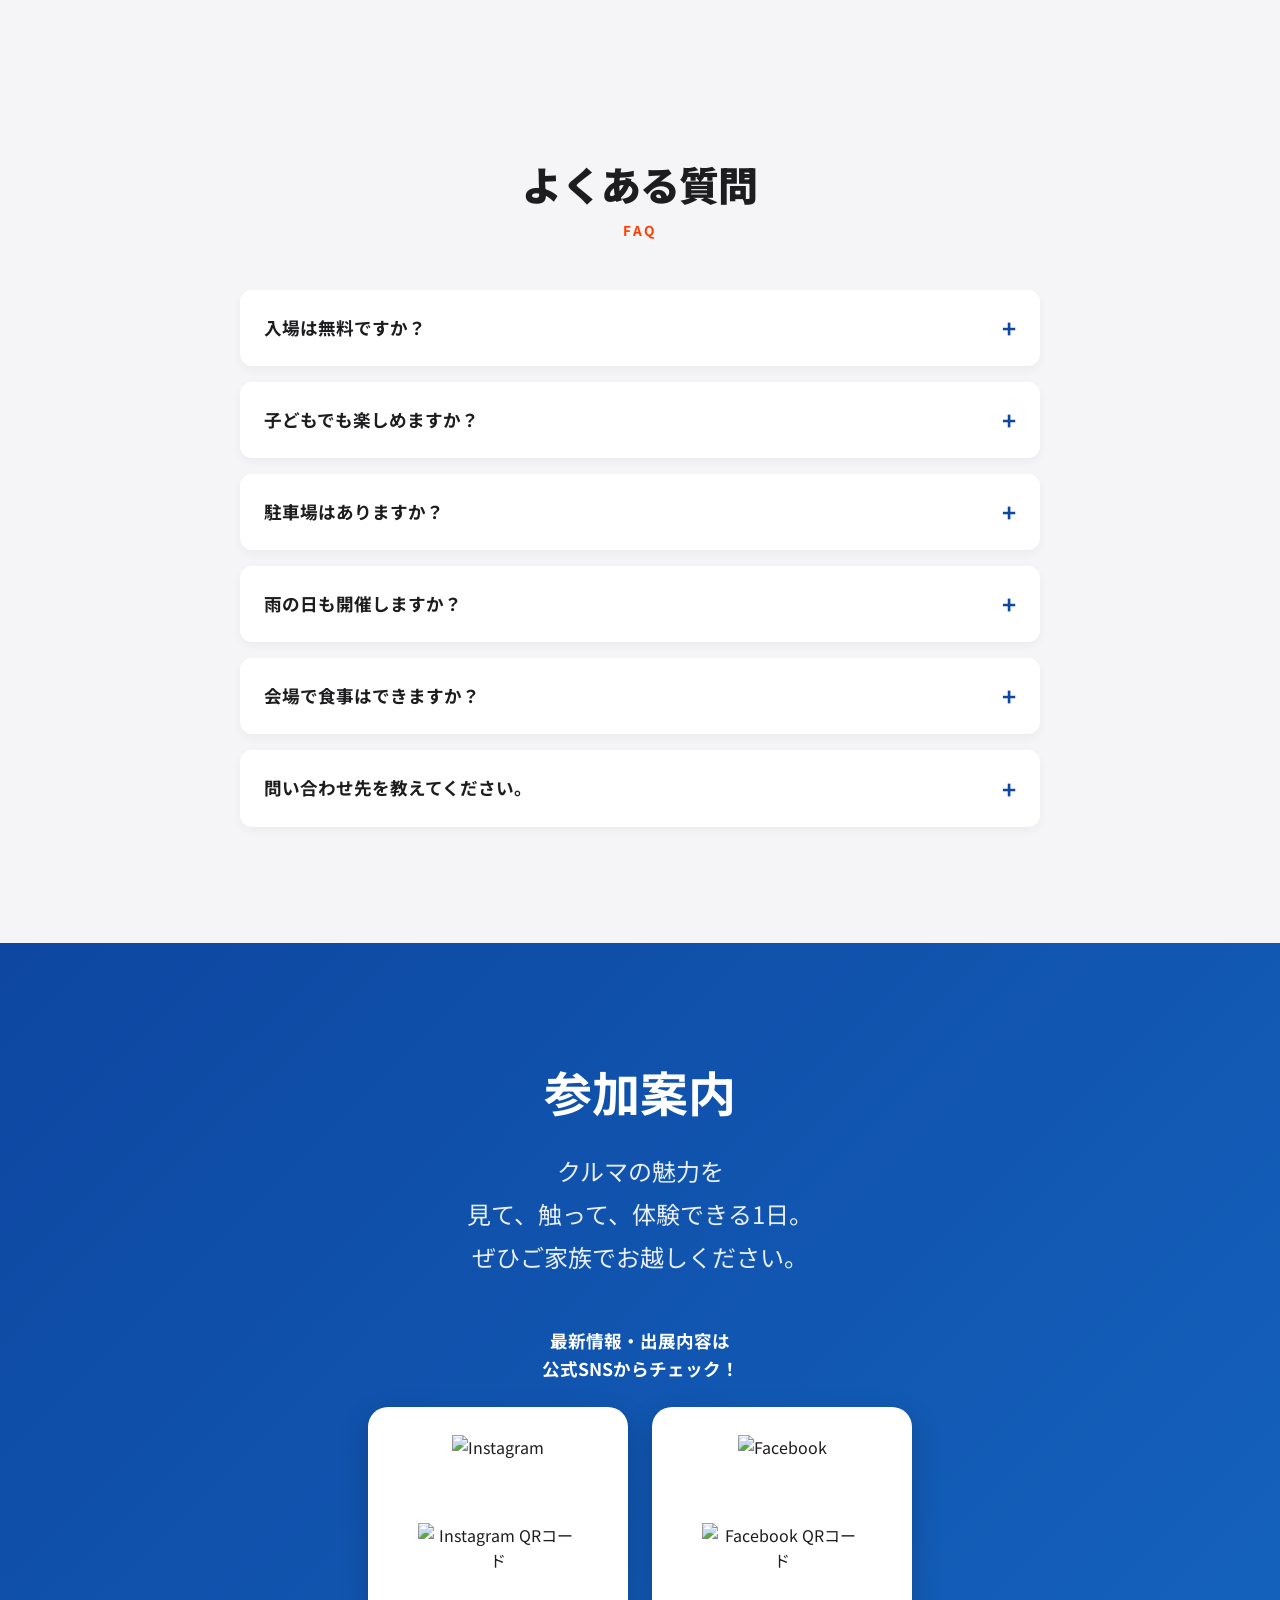
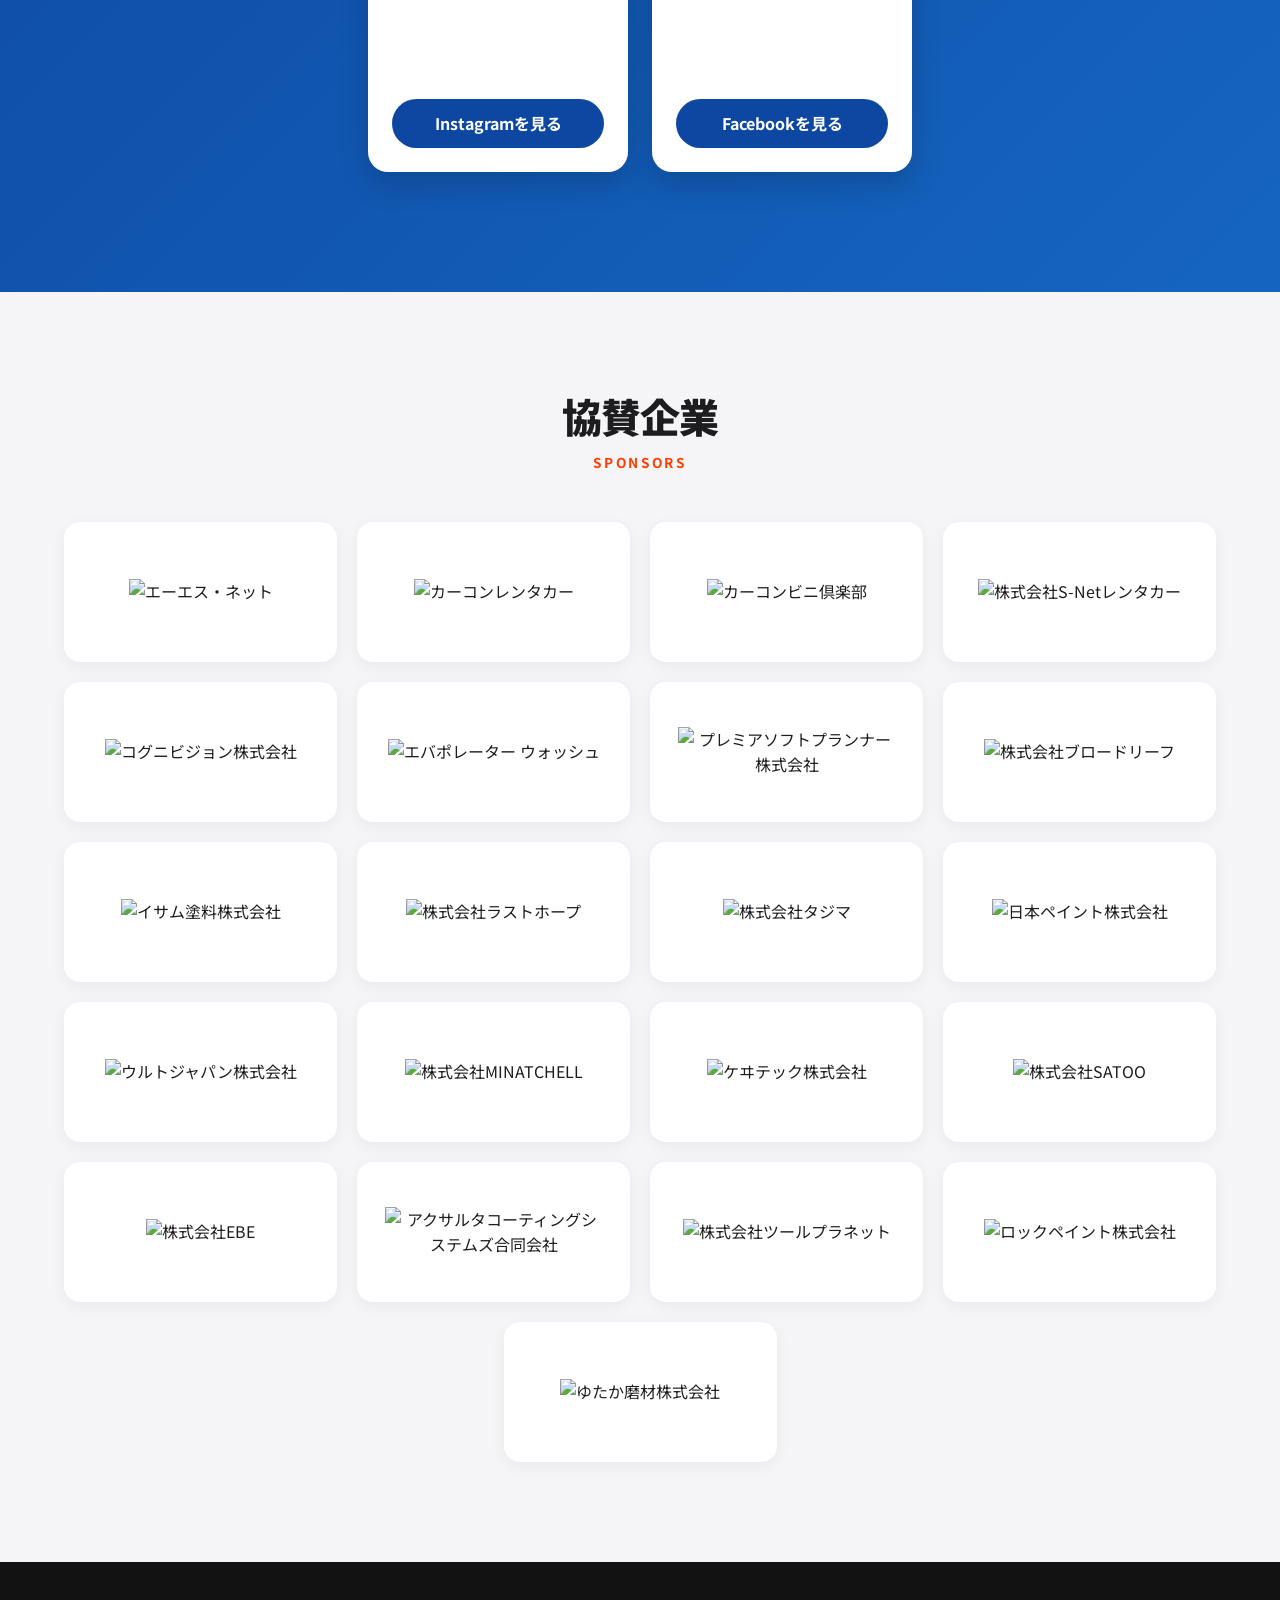
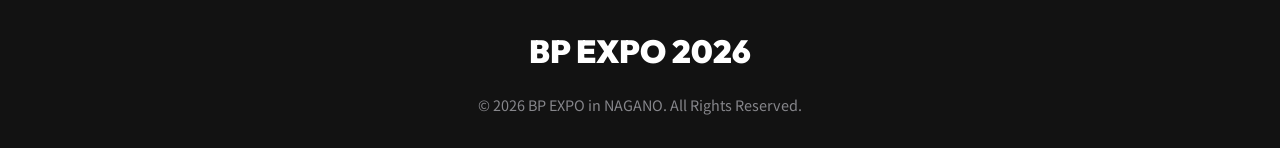
==== commit 612040a0: "Add files via upload" ====
--- a/index.html
+++ b/index.html
@@ -63,6 +63,11 @@
         </div>
     </section>
 
+    <!-- Key Visual -->
+    <section class="kv-band reveal">
+        <img src="keyvisual.jpg" alt="JABRA BP EXPO 2026 × ナガノフッコースタイル 技術がつなぐ、未来のクルマ社会。">
+    </section>
+
     <!-- About Section -->
     <section id="about" class="section about-section">
         <div class="container reveal">
@@ -200,7 +205,14 @@
                     </div>
                     <div class="venue-card mt-2">
                         <h4>駐車場 <span>[無料]</span></h4>
-                        <p>一般駐車場、千曲川敷駐車場をご利用ください。<br>会場周辺の案内看板に従ってご利用ください。</p>
+                        <p>
+                            一般来場者・日帰り会員：C駐車場（上山田文化会館側）<br>
+                            家族連れの一般来場者：D入口からE駐車場へご案内<br>
+                            宿泊者：圓山荘 F・G駐車場<br>
+                            出展（屋外）：Eエリア／出展（屋内）：C駐車場（文化会館真裏）
+                        </p>
+                        <p class="note mt-2">※当日は係員・案内看板の誘導に従ってご利用ください。</p>
+                        <a class="map-link" href="parking.jpg" target="_blank" rel="noopener noreferrer">駐車場のご案内（詳細）を見る →</a>
                     </div>
 
 </div>
@@ -260,6 +272,36 @@
         </div>
     </section>
 
+    <!-- Access Section -->
+    <section id="access" class="section access-section bg-light">
+        <div class="container reveal">
+            <div class="section-header align-center">
+                <h2 class="section-title">会場までのアクセス</h2>
+                <span class="section-subtitle">ACCESS</span>
+            </div>
+
+            <ul class="access-steps">
+                <li><span class="access-step">1</span><strong>東京駅</strong><span>北陸新幹線（長野・金沢方面）約90分</span></li>
+                <li><span class="access-step">2</span><strong>上田駅</strong><span>しなの鉄道（長野行き）約15分</span></li>
+                <li><span class="access-step">3</span><strong>戸倉駅</strong><span>タクシー 約10分</span></li>
+                <li><span class="access-step">4</span><strong>上山田文化会館</strong><span>長野県千曲市上山田温泉3丁目1-1</span></li>
+            </ul>
+
+            <p class="access-note">
+                <strong>上田駅に停車する北陸新幹線をご利用ください。</strong><br>
+                「かがやき」は上田駅に停車しません。「はくたか」も列車によって上田駅を通過する場合があります。<br>
+                上田駅に停車する「はくたか」「あさま」をご利用ください。（東京駅から合計 約2時間）
+            </p>
+
+            <div class="venue-map">
+                <a href="access.jpg" target="_blank" rel="noopener noreferrer">
+                    <img src="access.jpg" alt="東京駅からBP EXPO 2026会場までのアクセス">
+                </a>
+                <p class="note mt-2">※タップすると拡大表示できます。</p>
+            </div>
+        </div>
+    </section>
+
     <!-- Time Schedule Section -->
     <section id="schedule" class="section schedule-section bg-light">
         <div class="container reveal">
@@ -370,6 +412,14 @@
                     <img src="timetable.jpg" alt="BP EXPO 2026 タイムスケジュール">
                 </a>
                 <p class="note mt-2">※タップすると拡大表示できます。内容は変更になる場合があります。</p>
+            </div>
+
+            <div class="venue-map">
+                <h3 class="venue-map-title">協賛企業セミナー（A・B・C教室）</h3>
+                <a href="seminar.jpg" target="_blank" rel="noopener noreferrer">
+                    <img src="seminar.jpg" alt="10/10開催 自動車関連セミナー 企業別タイムスケジュール">
+                </a>
+                <p class="note mt-2">バンザイ／日本ペイント／Sネットレンタカー／コグニビジョン／カーエアコンクリーニング／ツールプラネットの6社によるセミナーを、11:00〜12:00と16:00〜17:00に教室ごとに開催します。</p>
             </div>
         </div>
     </section>
--- a/style.css
+++ b/style.css
@@ -772,6 +772,67 @@
     max-width: 620px;
 }
 
+.kv-band img {
+    width: 100%;
+    display: block;
+}
+
+.access-steps {
+    list-style: none;
+    display: grid;
+    grid-template-columns: repeat(4, 1fr);
+    gap: 1rem;
+    margin-bottom: 2rem;
+}
+
+@media (max-width: 760px) {
+    .access-steps {
+        grid-template-columns: 1fr;
+    }
+}
+
+.access-steps li {
+    background: #fff;
+    border-radius: 16px;
+    padding: 1.5rem 1.2rem;
+    text-align: center;
+    box-shadow: 0 8px 24px rgba(0, 0, 0, 0.06);
+}
+
+.access-step {
+    display: inline-flex;
+    align-items: center;
+    justify-content: center;
+    width: 36px;
+    height: 36px;
+    border-radius: 50%;
+    background: var(--primary-color);
+    color: #fff;
+    font-weight: 700;
+    margin-bottom: 0.8rem;
+}
+
+.access-steps strong {
+    display: block;
+    font-size: 1.1rem;
+    margin-bottom: 0.4rem;
+}
+
+.access-steps span:not(.access-step) {
+    display: block;
+    font-size: 0.85rem;
+    color: var(--text-light);
+}
+
+.access-note {
+    background: #fff;
+    border-left: 4px solid var(--accent-color);
+    border-radius: 0 12px 12px 0;
+    padding: 1.5rem;
+    font-size: 0.95rem;
+    line-height: 1.9;
+}
+
 .schedule-grid {
     display: grid;
     grid-template-columns: 1fr 1fr;
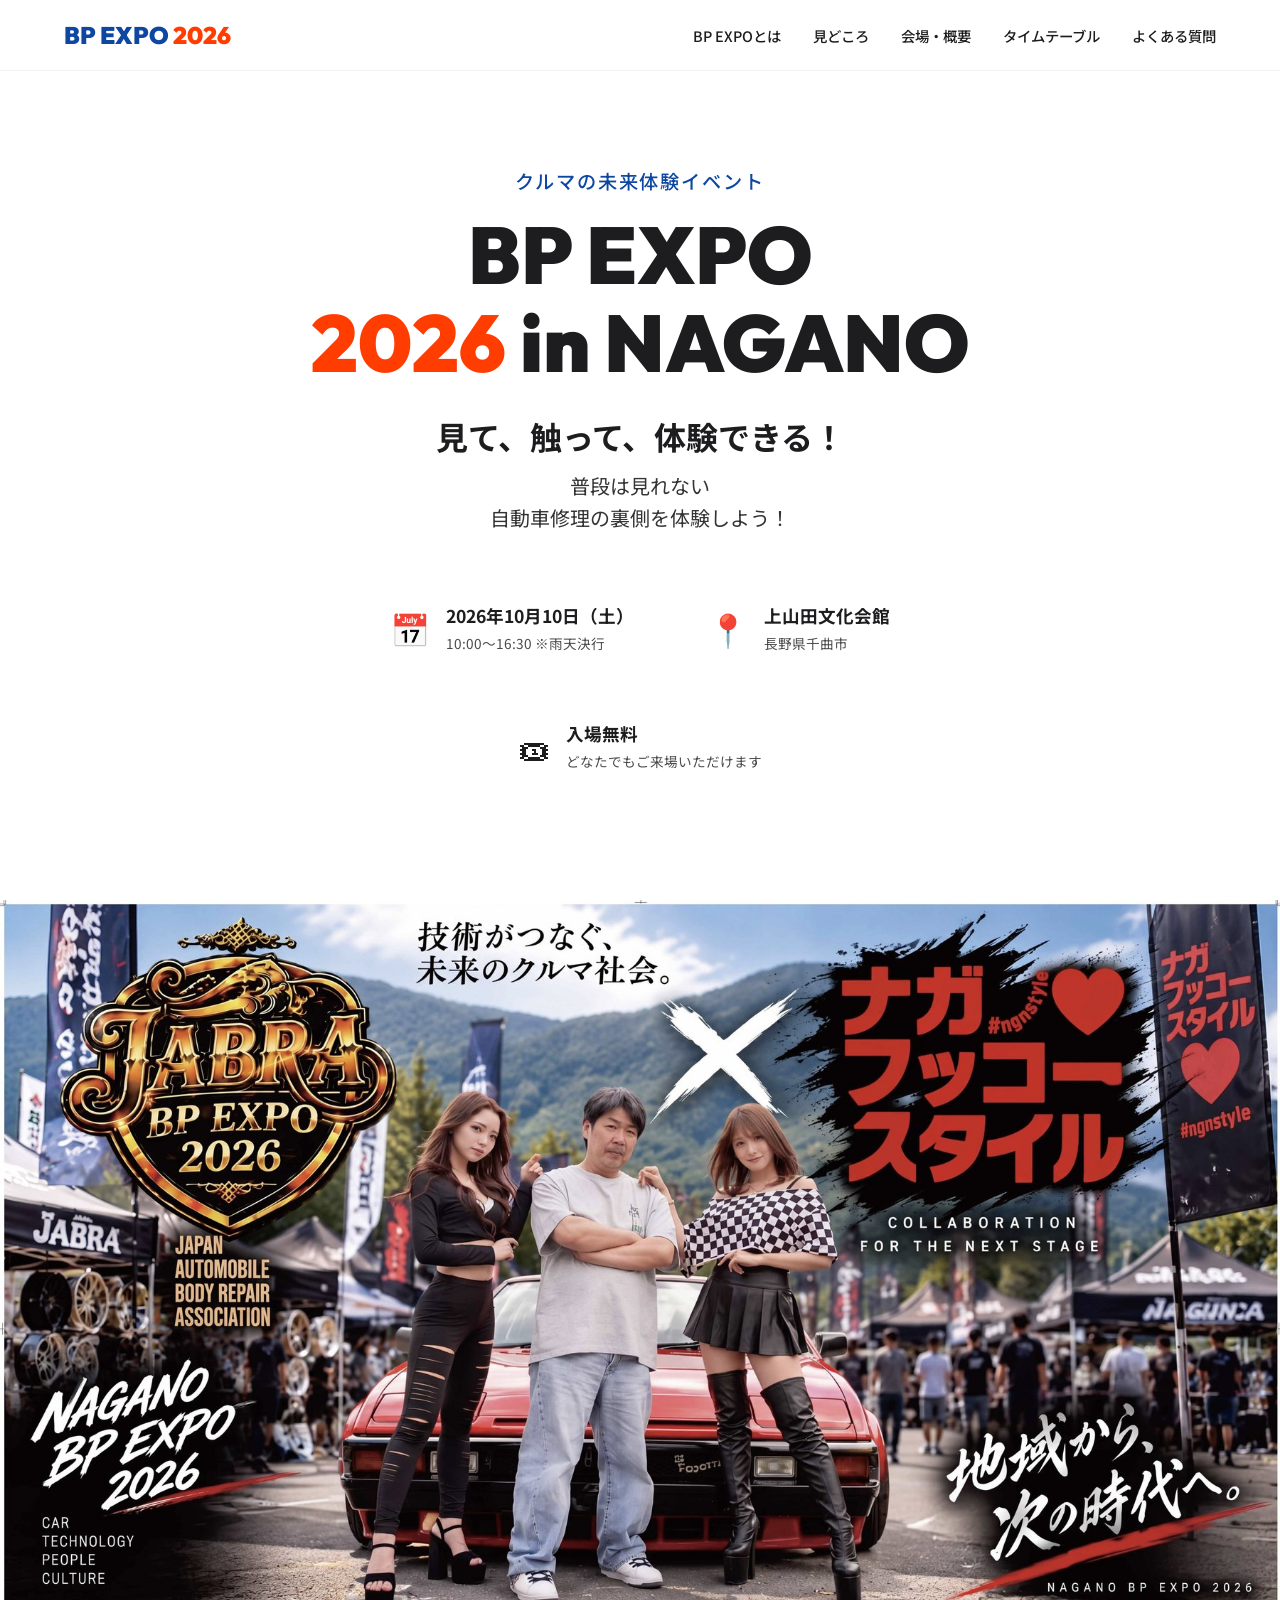
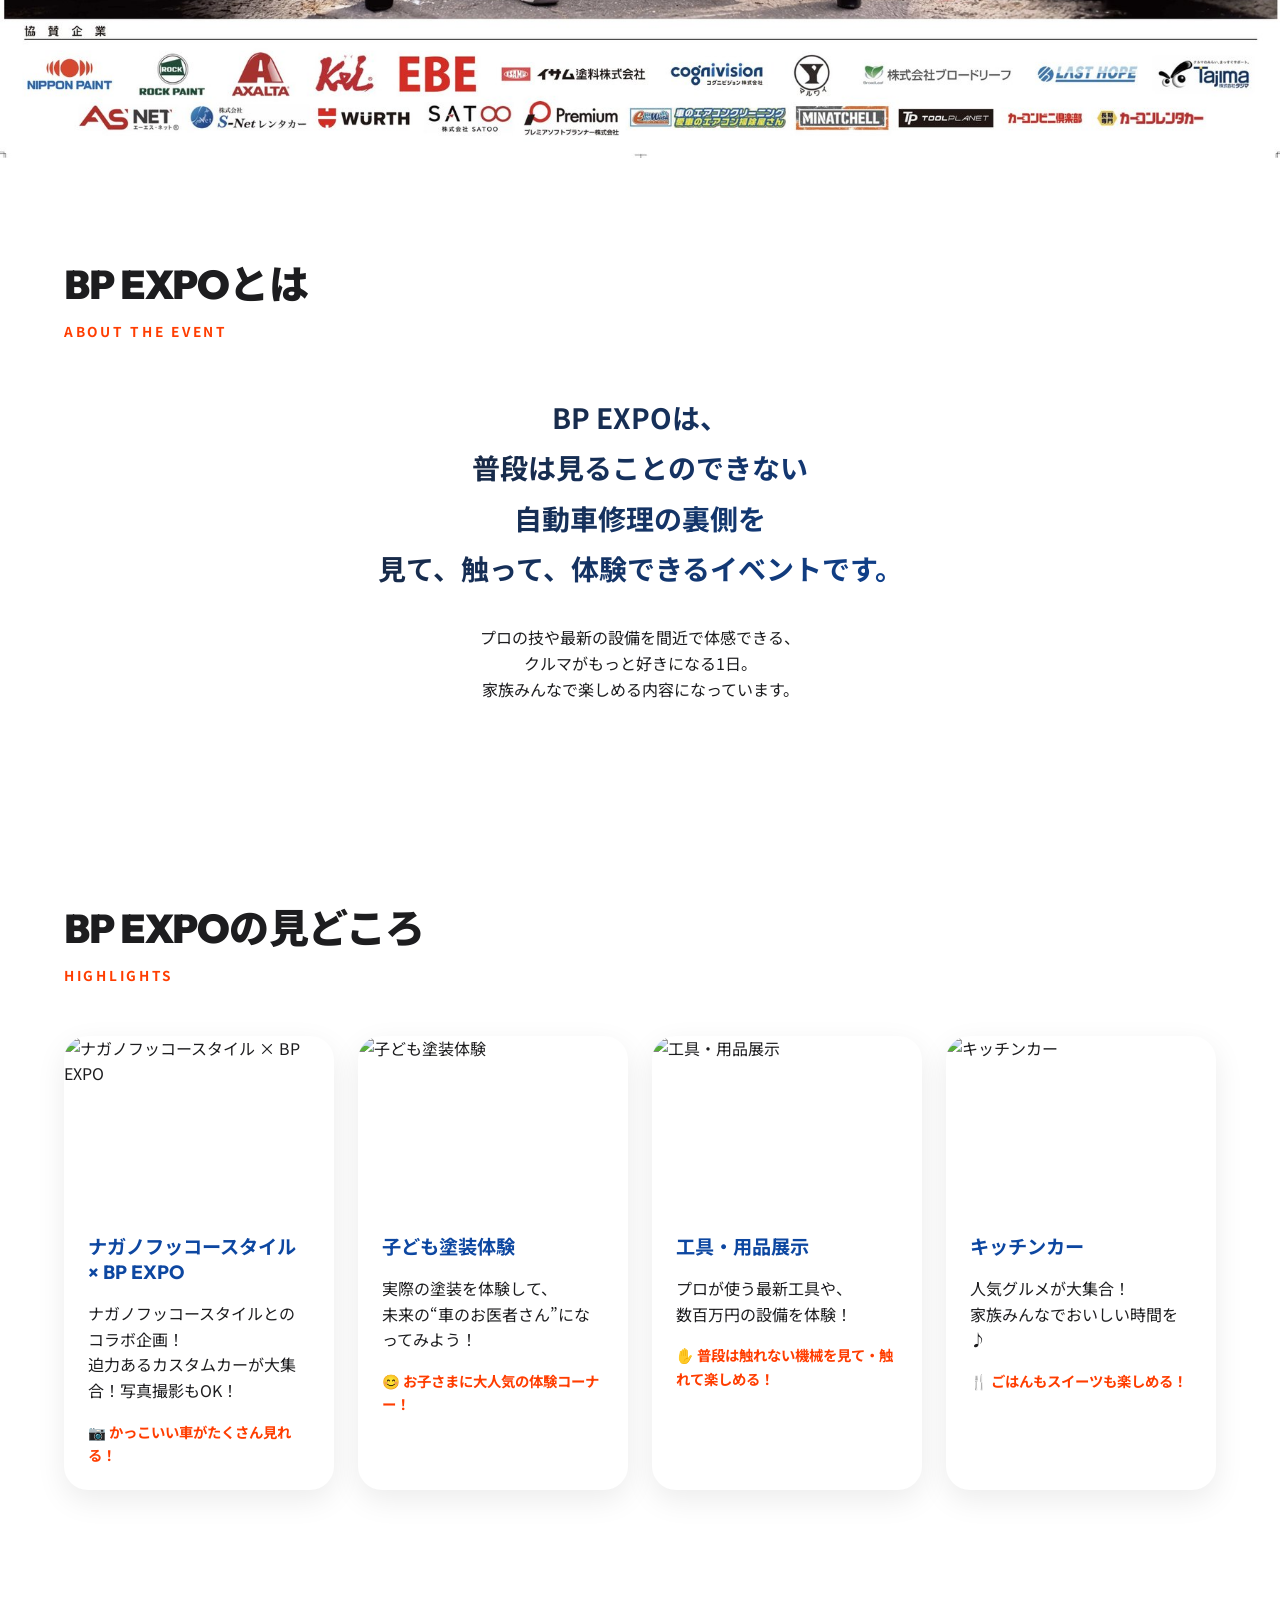
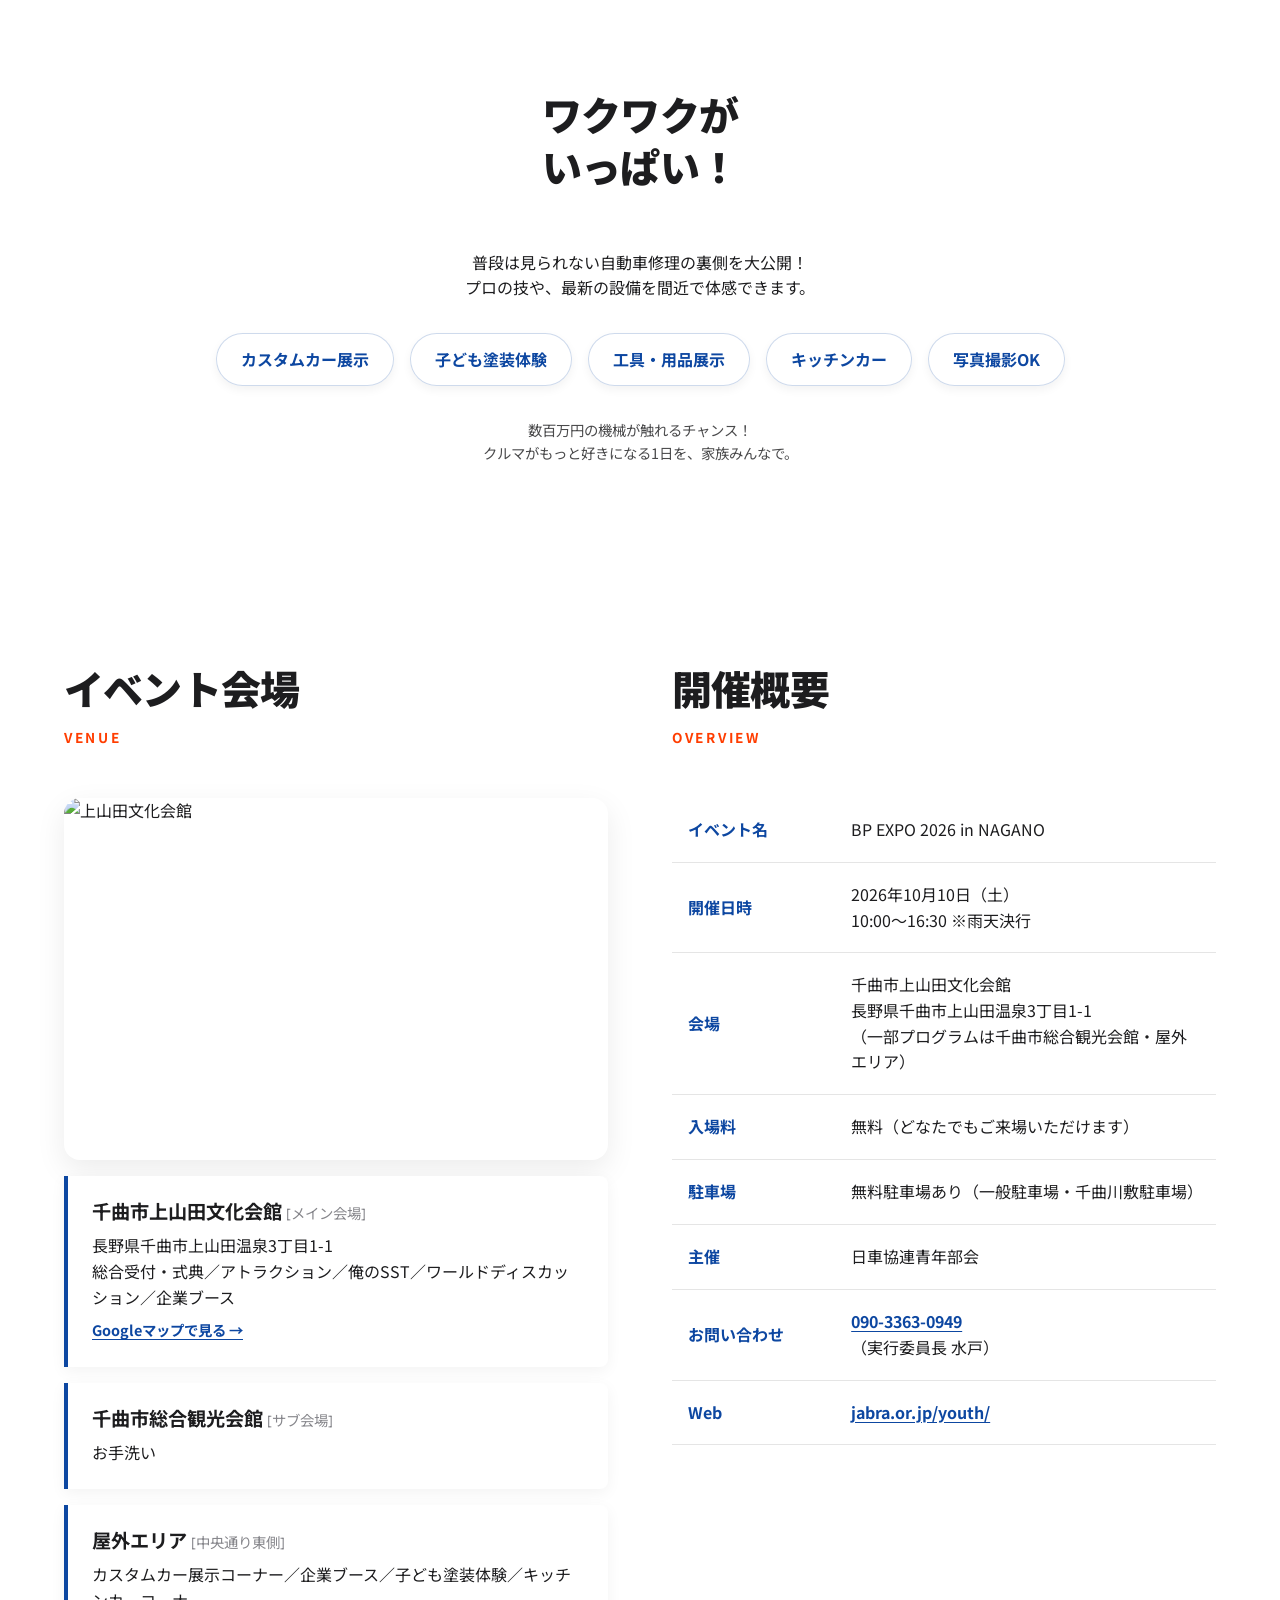
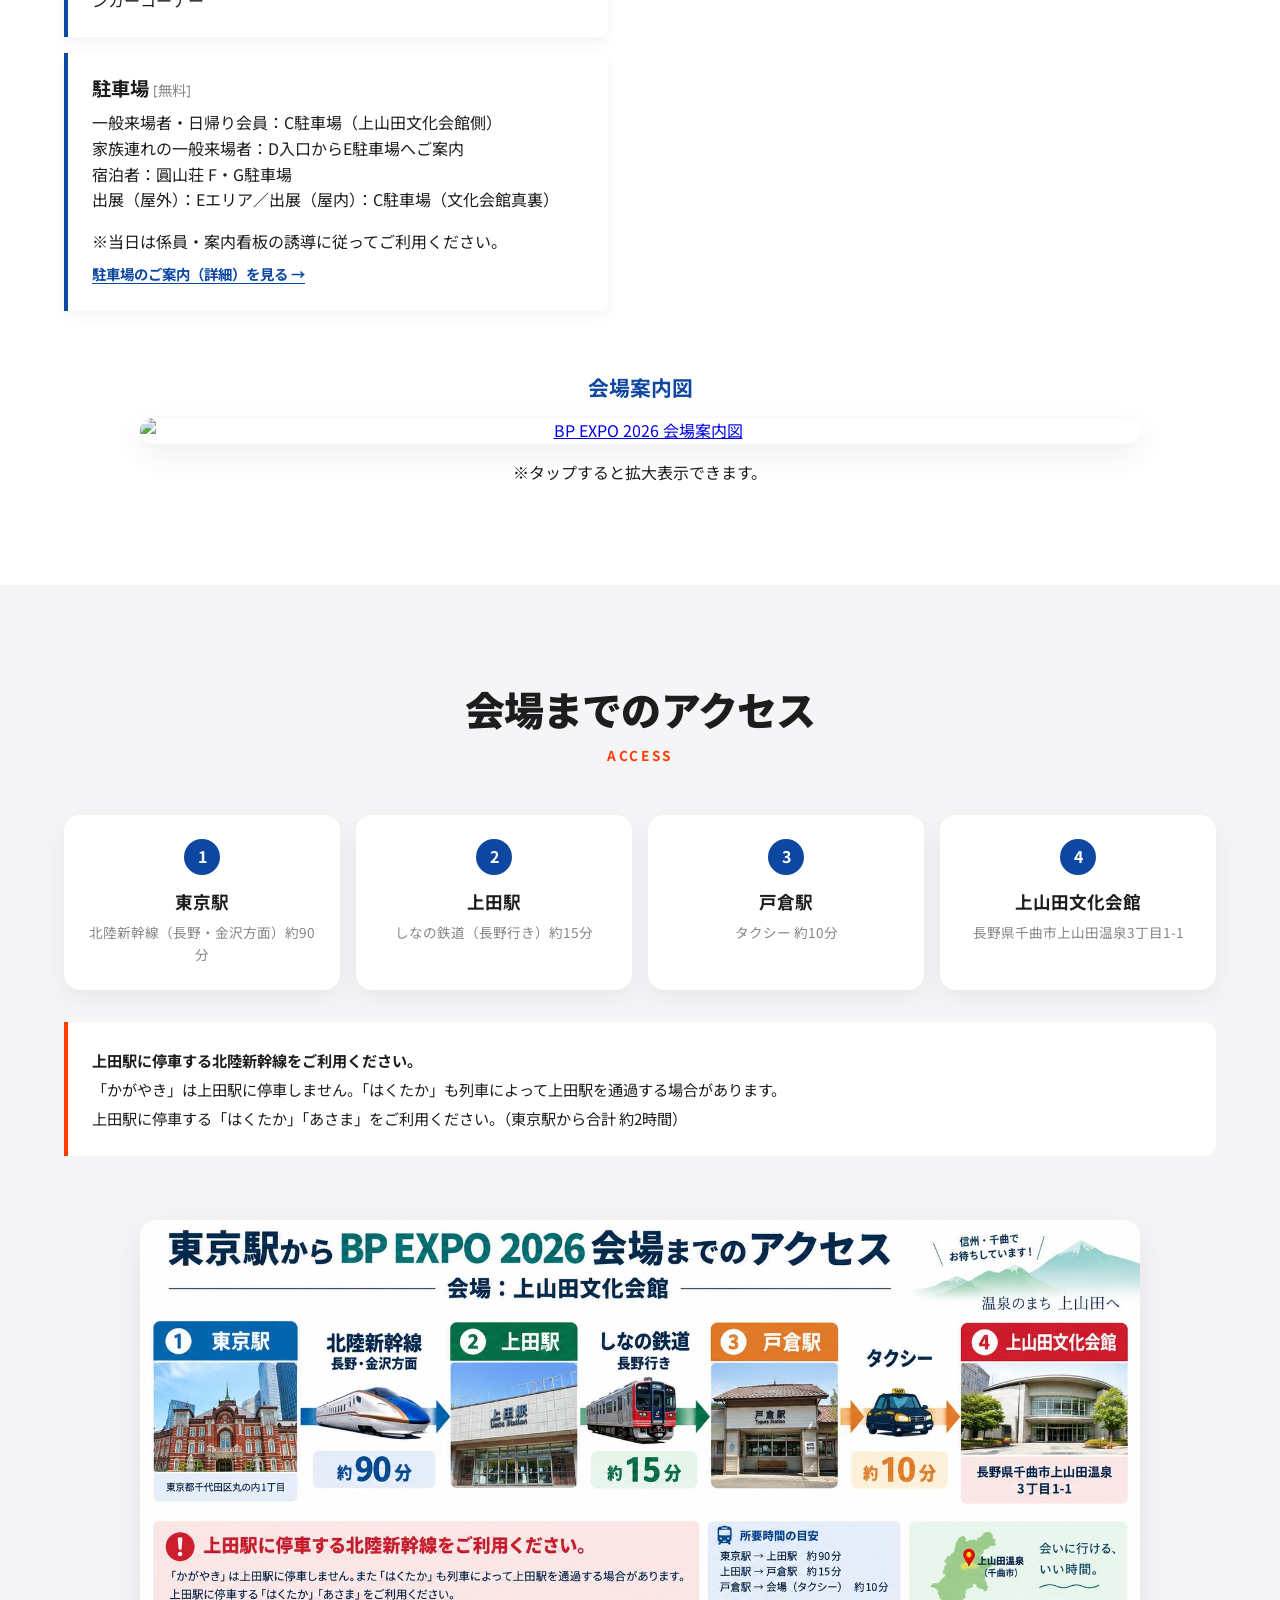
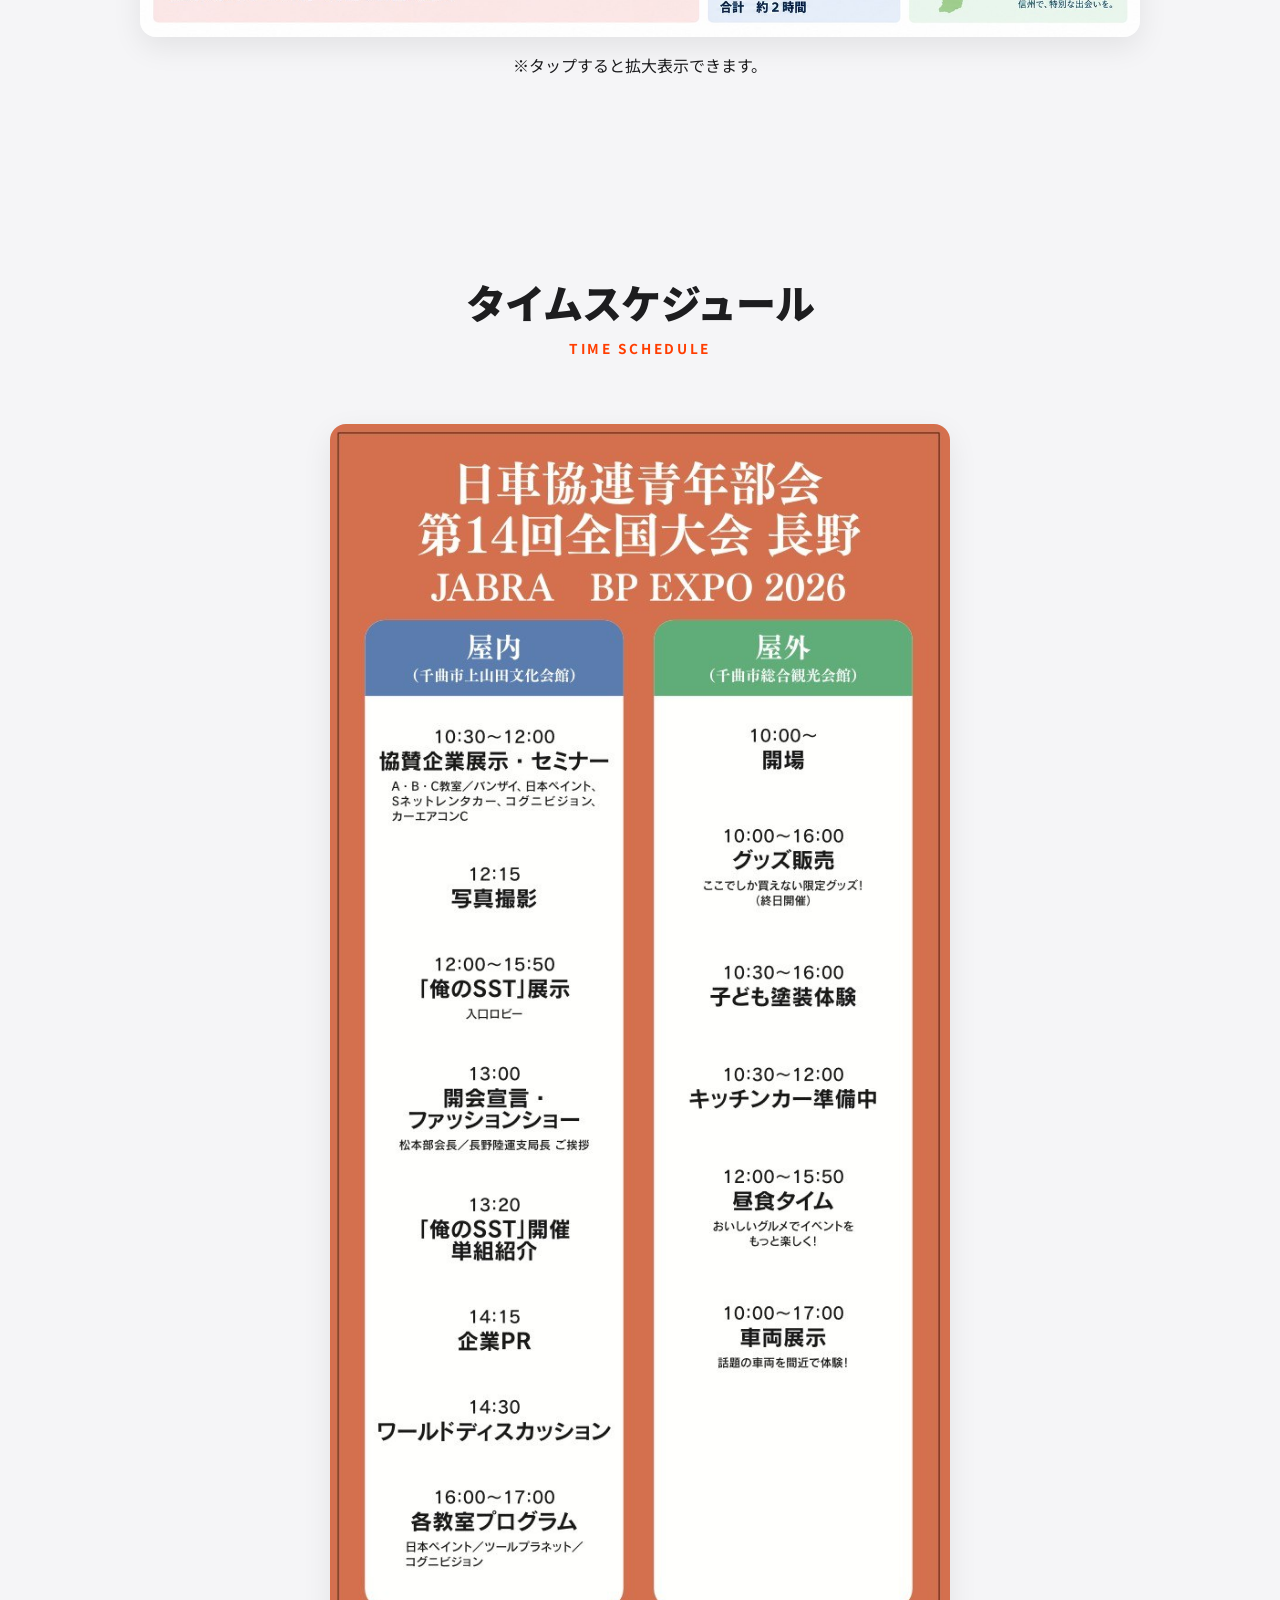
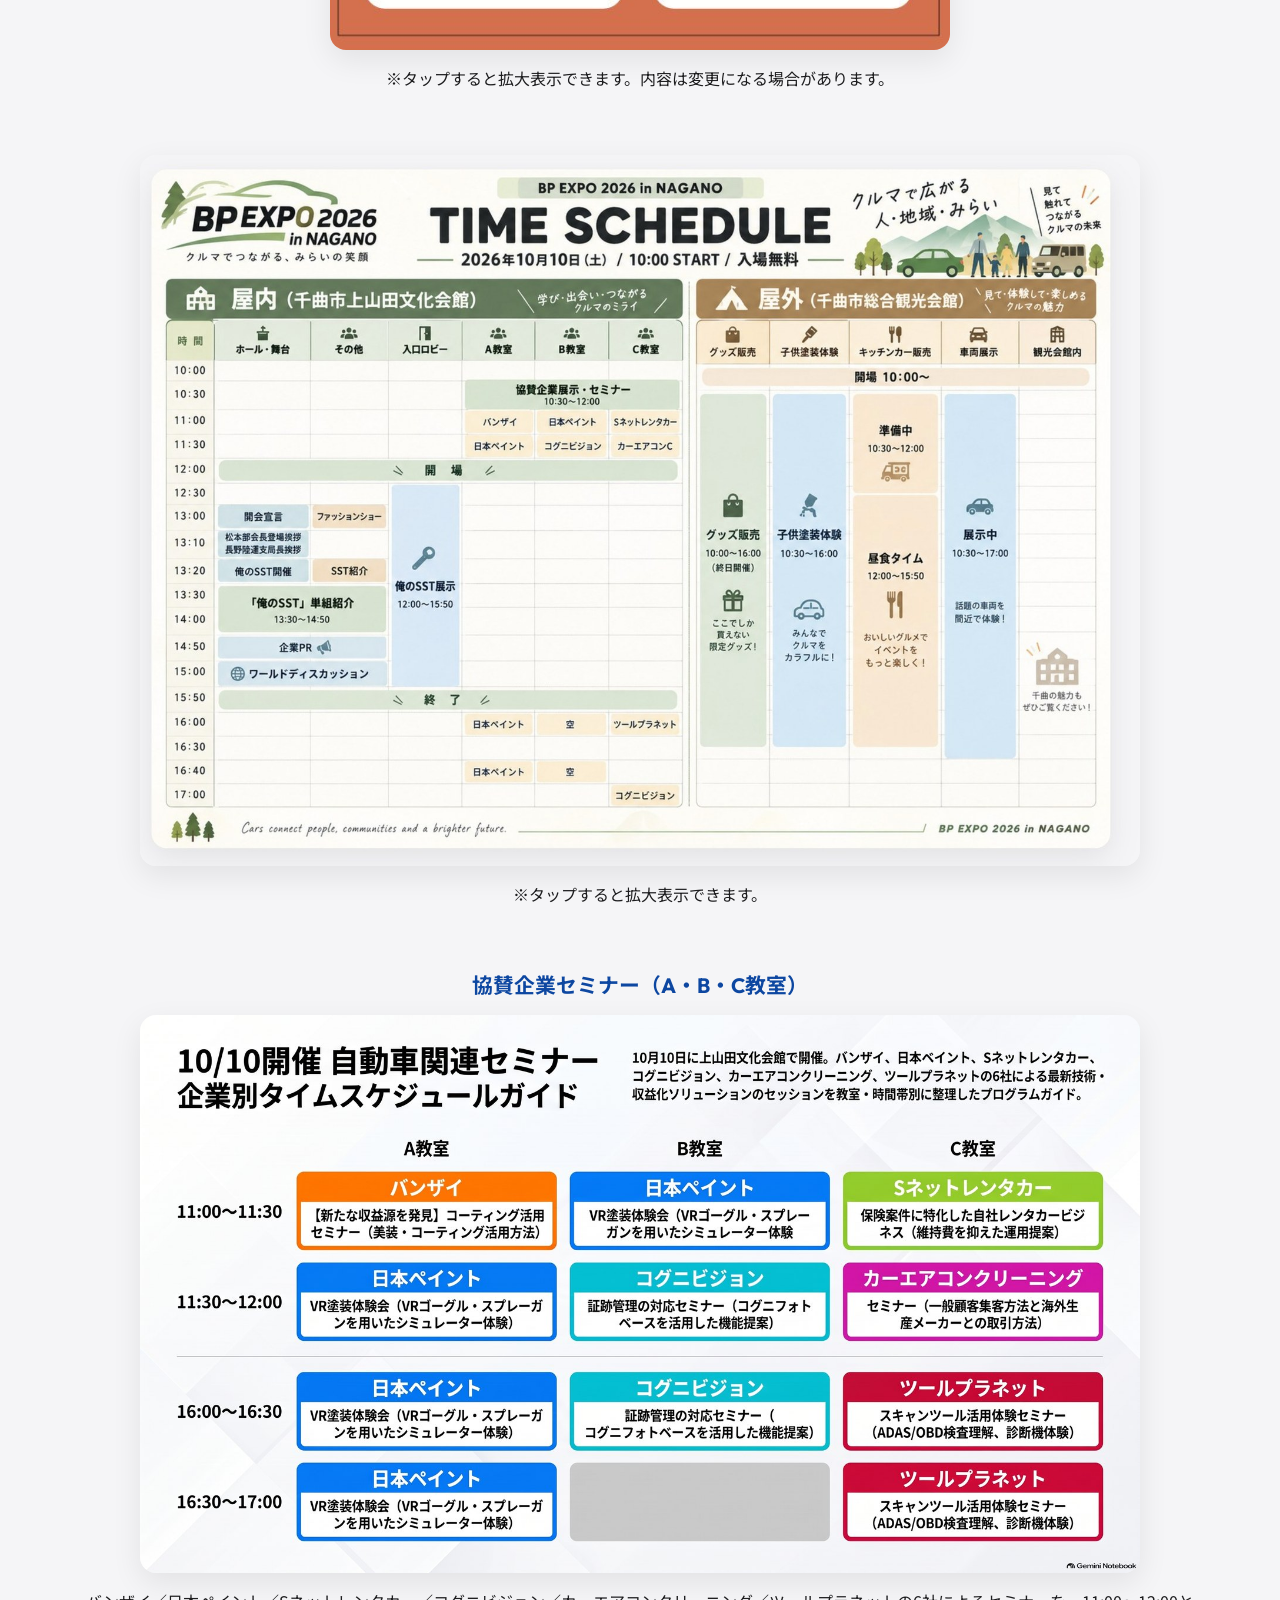
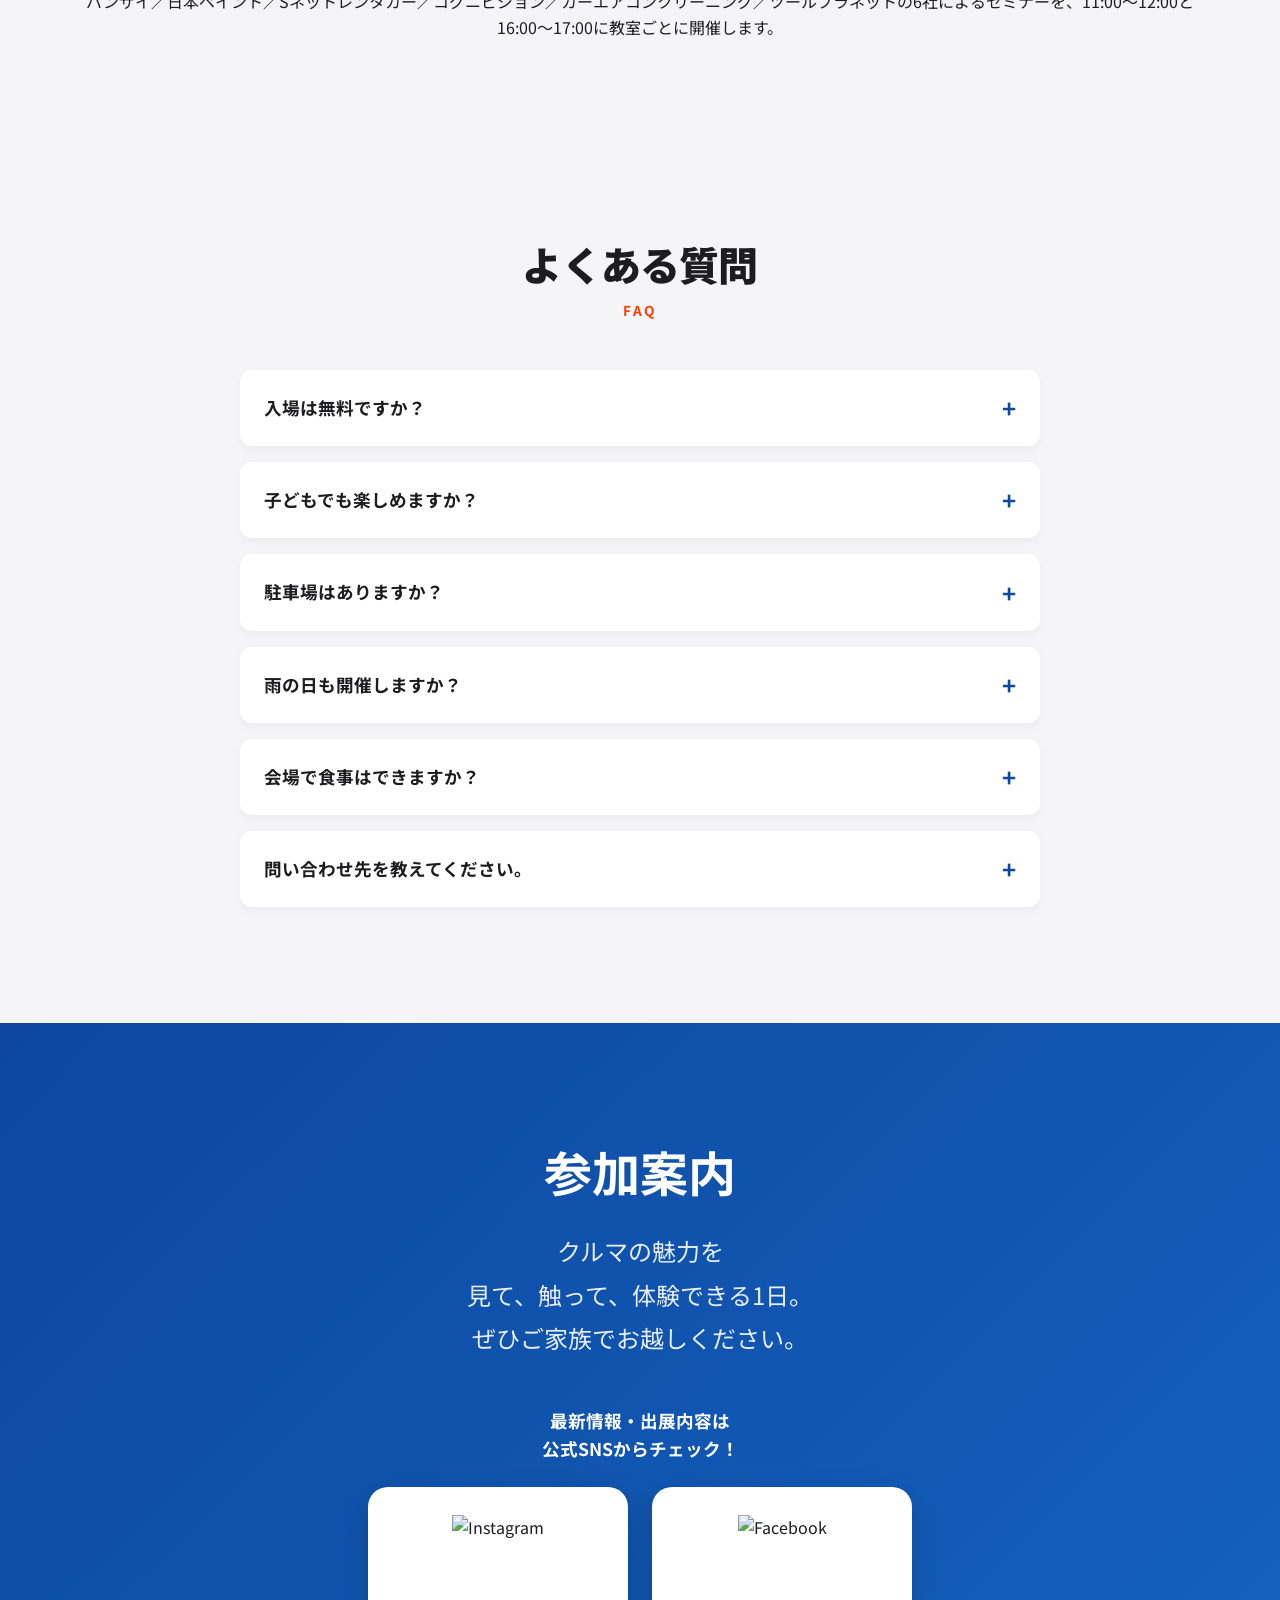
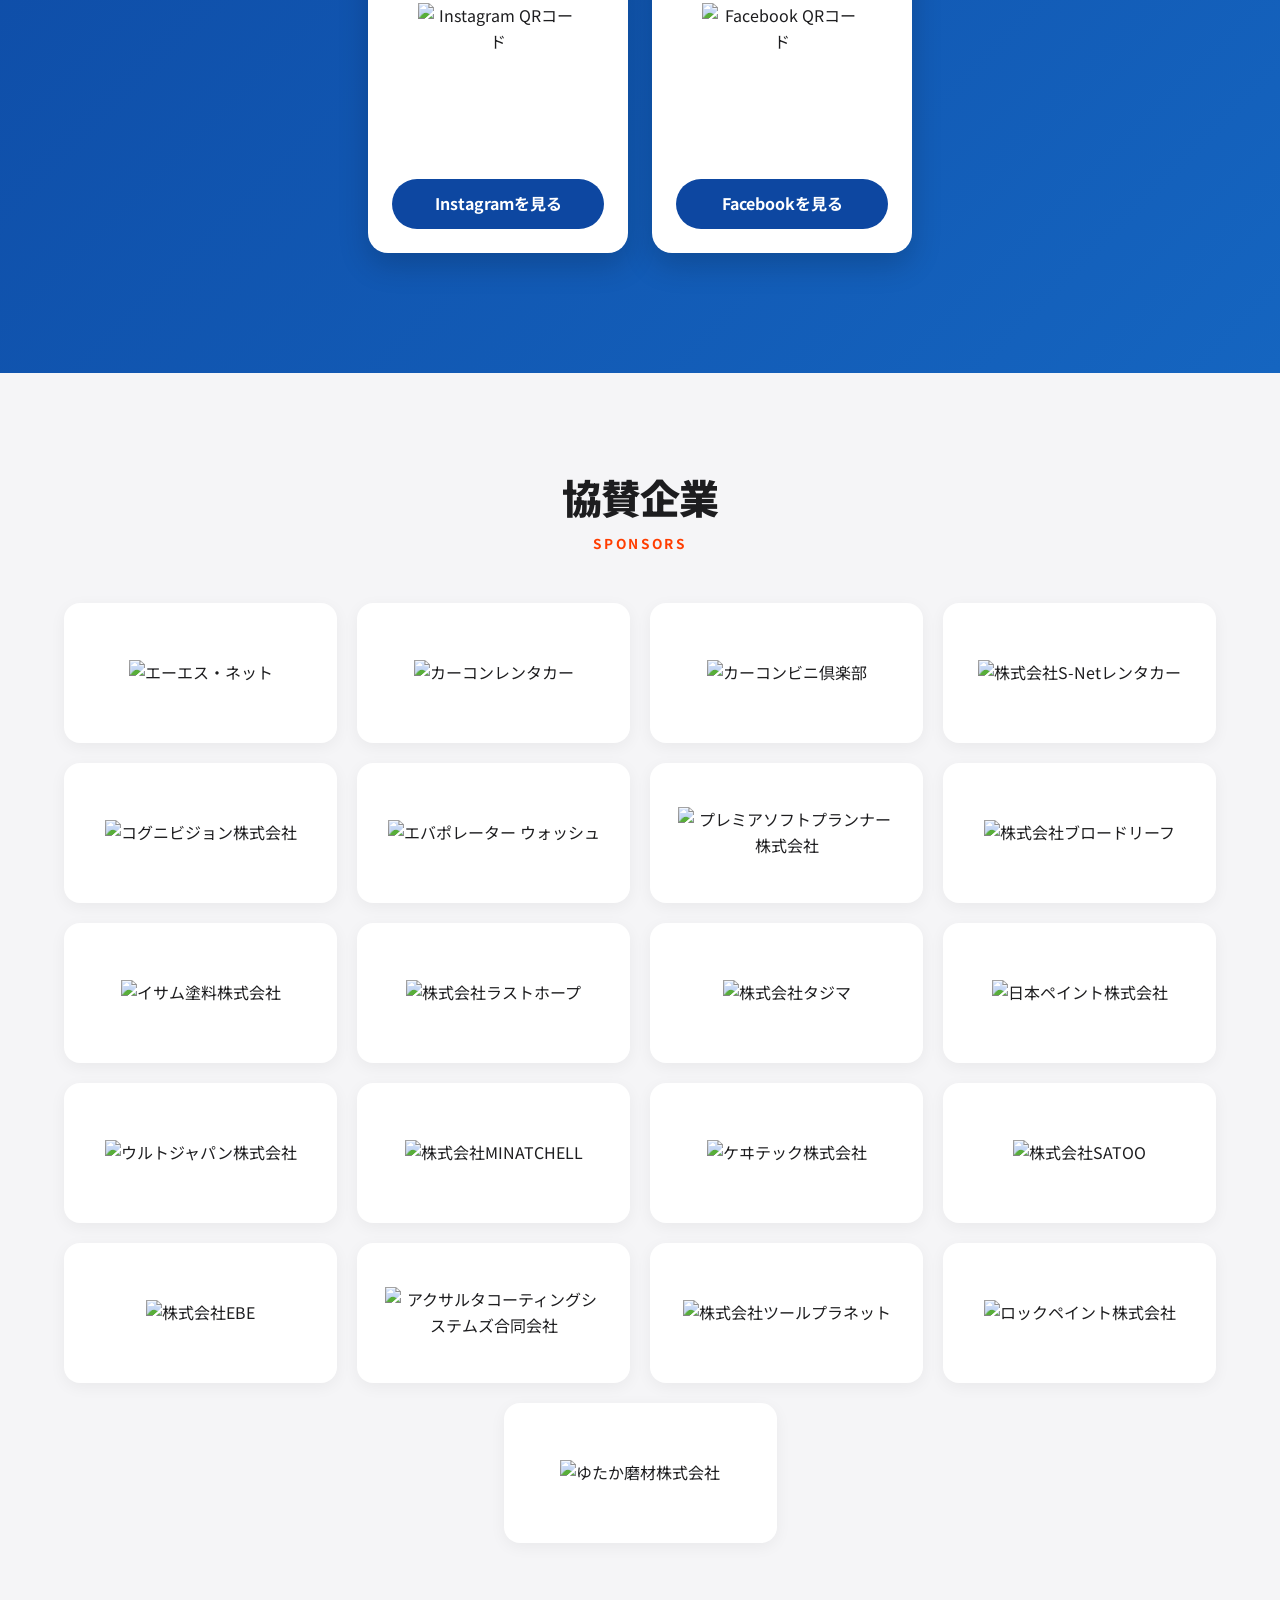
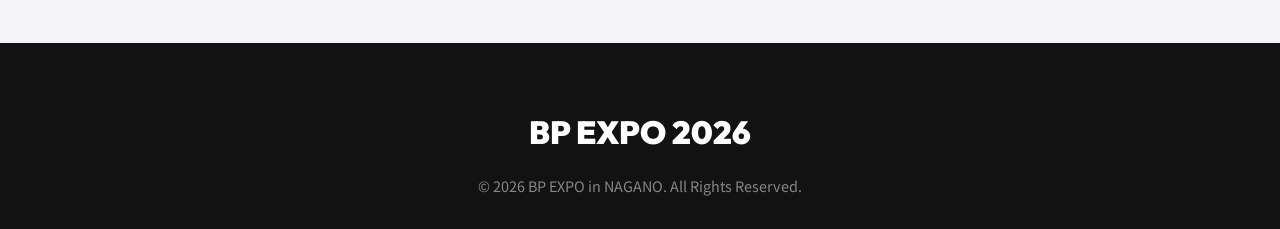
==== commit c76eccfc: "Add files via upload" ====
--- a/index.html
+++ b/index.html
@@ -197,7 +197,7 @@
                     </div>
                     <div class="venue-card mt-2">
                         <h4>千曲市総合観光会館 <span>[サブ会場]</span></h4>
-                        <p>コグニビジョン VRブース／お手洗い</p>
+                        <p>お手洗い</p>
                     </div>
                     <div class="venue-card mt-2">
                         <h4>屋外エリア <span>[中央通り東側]</span></h4>
@@ -310,108 +310,18 @@
                 <span class="section-subtitle">TIME SCHEDULE</span>
             </div>
 
-            <div class="schedule-grid">
-                <div class="schedule-col">
-                    <h3 class="schedule-col-title">屋内（千曲市上山田文化会館）</h3>
-                    <ul class="schedule-list">
-                        <li class="schedule-item">
-                            <span class="schedule-time">10:30〜12:00</span>
-                            <div class="schedule-body">
-                                <strong>協賛企業展示・セミナー</strong><span>A・B・C教室／バンザイ、日本ペイント、Sネットレンタカー、コグニビジョン、カーエアコンC</span>
-                            </div>
-                        </li>
-                        <li class="schedule-item">
-                            <span class="schedule-time">12:15</span>
-                            <div class="schedule-body">
-                                <strong>写真撮影</strong>
-                            </div>
-                        </li>
-                        <li class="schedule-item">
-                            <span class="schedule-time">12:00〜15:50</span>
-                            <div class="schedule-body">
-                                <strong>「俺のSST」展示</strong><span>入口ロビー</span>
-                            </div>
-                        </li>
-                        <li class="schedule-item">
-                            <span class="schedule-time">13:00</span>
-                            <div class="schedule-body">
-                                <strong>開会宣言・ファッションショー</strong><span>松本部会長／長野陸運支局長 ご挨拶</span>
-                            </div>
-                        </li>
-                        <li class="schedule-item">
-                            <span class="schedule-time">13:20</span>
-                            <div class="schedule-body">
-                                <strong>「俺のSST」開催・単組紹介</strong>
-                            </div>
-                        </li>
-                        <li class="schedule-item">
-                            <span class="schedule-time">14:15</span>
-                            <div class="schedule-body">
-                                <strong>企業PR</strong>
-                            </div>
-                        </li>
-                        <li class="schedule-item">
-                            <span class="schedule-time">14:30</span>
-                            <div class="schedule-body">
-                                <strong>ワールドディスカッション</strong>
-                            </div>
-                        </li>
-                        <li class="schedule-item">
-                            <span class="schedule-time">16:00〜17:00</span>
-                            <div class="schedule-body">
-                                <strong>各教室プログラム</strong><span>日本ペイント／ツールプラネット／コグニビジョン</span>
-                            </div>
-                        </li>
-                    </ul>
-                </div>
-                <div class="schedule-col">
-                    <h3 class="schedule-col-title schedule-col-title--outdoor">屋外（千曲市総合観光会館）</h3>
-                    <ul class="schedule-list">
-                        <li class="schedule-item">
-                            <span class="schedule-time">10:00〜</span>
-                            <div class="schedule-body">
-                                <strong>開場</strong>
-                            </div>
-                        </li>
-                        <li class="schedule-item">
-                            <span class="schedule-time">10:00〜16:00</span>
-                            <div class="schedule-body">
-                                <strong>グッズ販売</strong><span>ここでしか買えない限定グッズ！（終日開催）</span>
-                            </div>
-                        </li>
-                        <li class="schedule-item">
-                            <span class="schedule-time">10:30〜16:00</span>
-                            <div class="schedule-body">
-                                <strong>子ども塗装体験</strong>
-                            </div>
-                        </li>
-                        <li class="schedule-item">
-                            <span class="schedule-time">10:30〜12:00</span>
-                            <div class="schedule-body">
-                                <strong>キッチンカー準備中</strong>
-                            </div>
-                        </li>
-                        <li class="schedule-item">
-                            <span class="schedule-time">12:00〜15:50</span>
-                            <div class="schedule-body">
-                                <strong>昼食タイム</strong><span>おいしいグルメでイベントをもっと楽しく！</span>
-                            </div>
-                        </li>
-                        <li class="schedule-item">
-                            <span class="schedule-time">10:00〜17:00</span>
-                            <div class="schedule-body">
-                                <strong>車両展示</strong><span>話題の車両を間近で体験！</span>
-                            </div>
-                        </li>
-                    </ul>
-                </div>
-            </div>
-
             <div class="venue-map timetable-figure">
                 <a href="timetable.jpg" target="_blank" rel="noopener noreferrer">
                     <img src="timetable.jpg" alt="BP EXPO 2026 タイムスケジュール">
                 </a>
                 <p class="note mt-2">※タップすると拡大表示できます。内容は変更になる場合があります。</p>
+            </div>
+
+            <div class="venue-map">
+                <a href="timetable2.jpg" target="_blank" rel="noopener noreferrer">
+                    <img src="timetable2.jpg" alt="BP EXPO 2026 タイムスケジュール（会場別）">
+                </a>
+                <p class="note mt-2">※タップすると拡大表示できます。</p>
             </div>
 
             <div class="venue-map">
